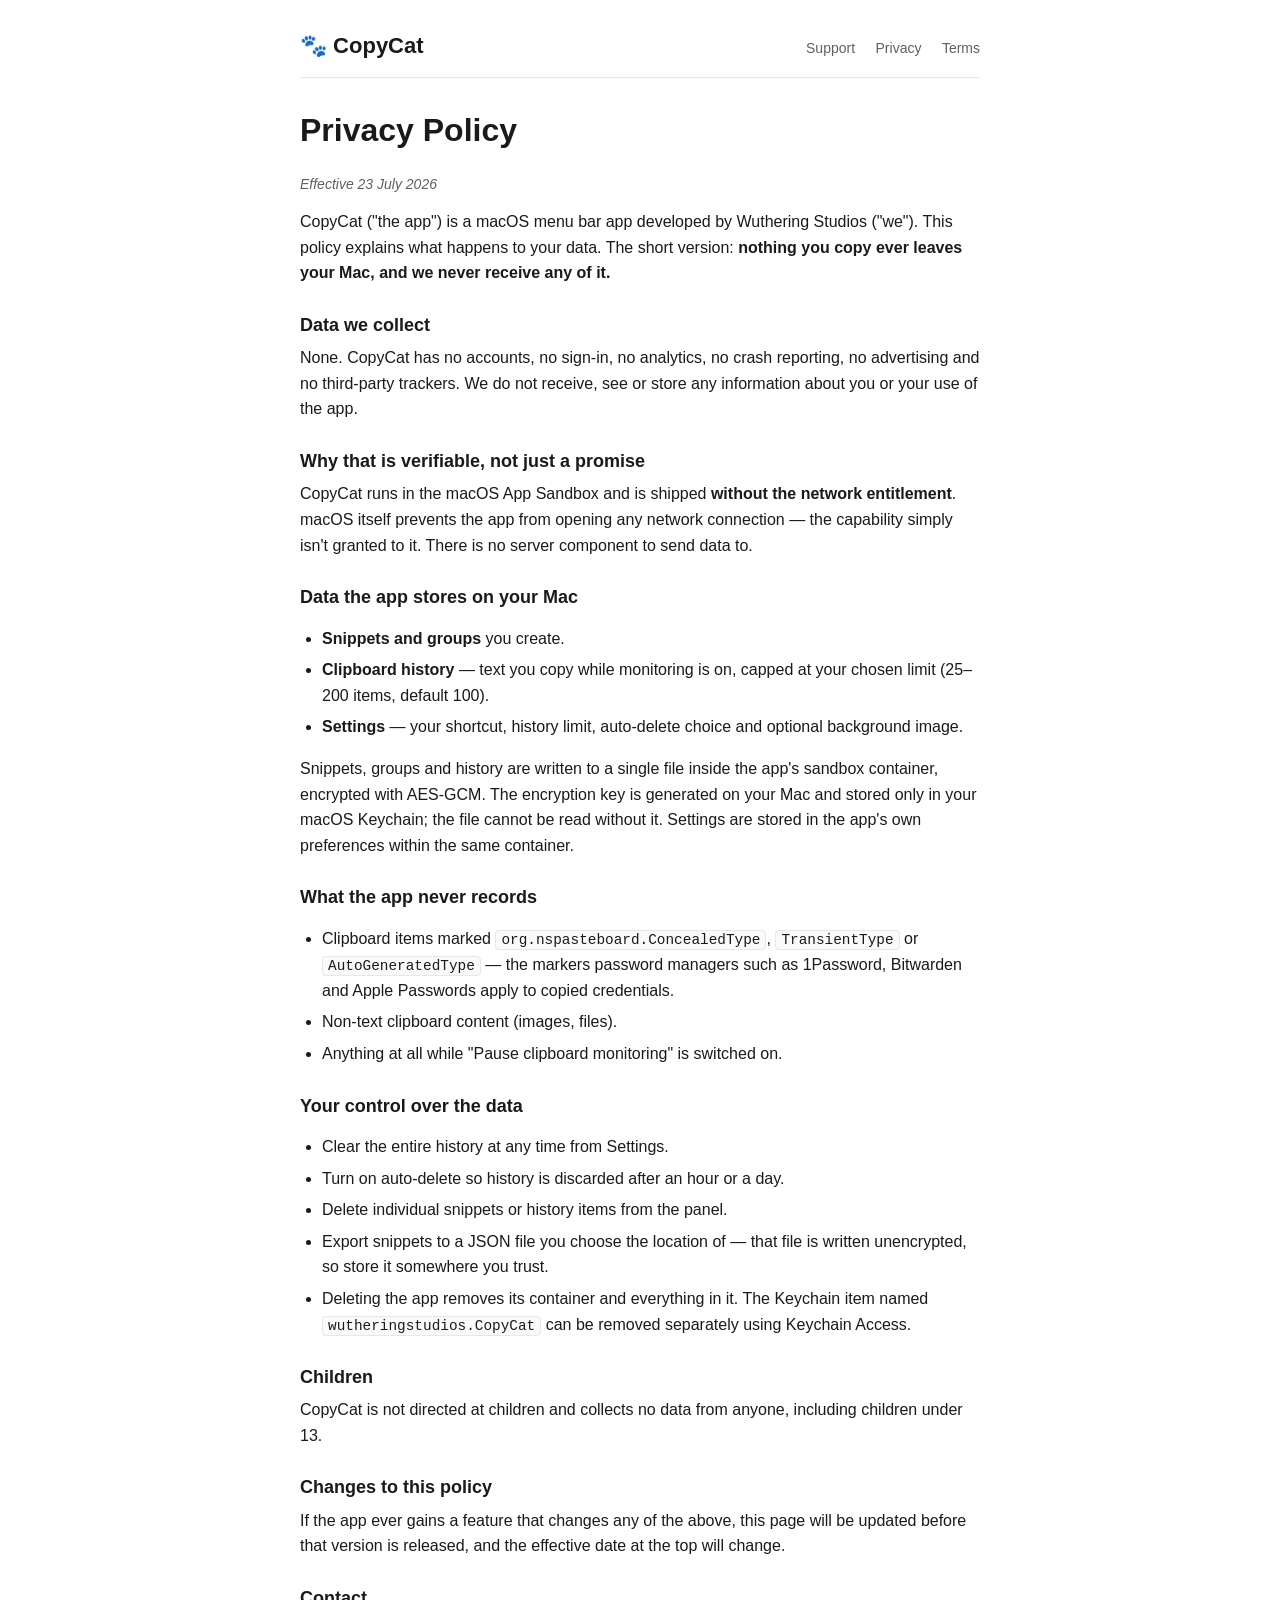
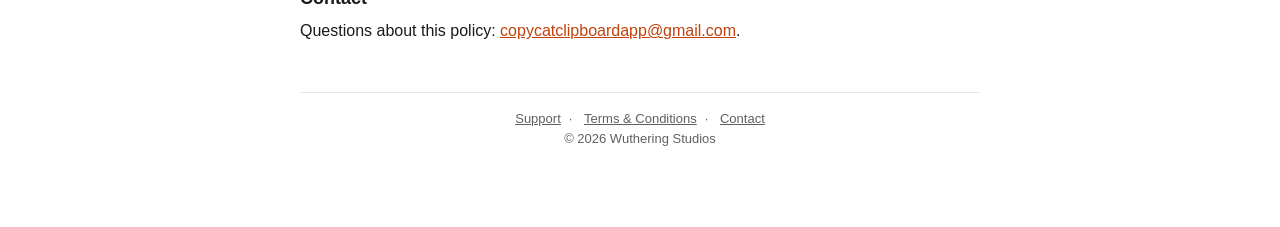
==== docs/privacy.html @ dfc315ec "Support page" ====
<!doctype html>
<html lang="en">
<head>
  <meta charset="utf-8">
  <meta name="viewport" content="width=device-width, initial-scale=1">
  <title>Privacy Policy — CopyCat</title>
  <meta name="description" content="Privacy policy for CopyCat, a menu bar clipboard app for macOS that collects no data.">
  <link rel="stylesheet" href="style.css">
</head>
<body>
  <div class="wrap">
    <header>
      <h1>🐾 CopyCat</h1>
      <nav>
        <a href="index.html">Support</a>
        <a href="privacy.html">Privacy</a>
        <a href="terms.html">Terms</a>
      </nav>
    </header>

    <main>
      <h1>Privacy Policy</h1>
      <p class="effective">Effective 23 July 2026</p>

      <p>CopyCat ("the app") is a macOS menu bar app developed by Wuthering Studios ("we"). This policy explains what happens to your data. The short version: <strong>nothing you copy ever leaves your Mac, and we never receive any of it.</strong></p>

      <h2>Data we collect</h2>
      <p>None. CopyCat has no accounts, no sign-in, no analytics, no crash reporting, no advertising and no third-party trackers. We do not receive, see or store any information about you or your use of the app.</p>

      <h2>Why that is verifiable, not just a promise</h2>
      <p>CopyCat runs in the macOS App Sandbox and is shipped <strong>without the network entitlement</strong>. macOS itself prevents the app from opening any network connection — the capability simply isn't granted to it. There is no server component to send data to.</p>

      <h2>Data the app stores on your Mac</h2>
      <ul>
        <li><strong>Snippets and groups</strong> you create.</li>
        <li><strong>Clipboard history</strong> — text you copy while monitoring is on, capped at your chosen limit (25–200 items, default 100).</li>
        <li><strong>Settings</strong> — your shortcut, history limit, auto-delete choice and optional background image.</li>
      </ul>
      <p>Snippets, groups and history are written to a single file inside the app's sandbox container, encrypted with AES-GCM. The encryption key is generated on your Mac and stored only in your macOS Keychain; the file cannot be read without it. Settings are stored in the app's own preferences within the same container.</p>

      <h2>What the app never records</h2>
      <ul>
        <li>Clipboard items marked <code>org.nspasteboard.ConcealedType</code>, <code>TransientType</code> or <code>AutoGeneratedType</code> — the markers password managers such as 1Password, Bitwarden and Apple Passwords apply to copied credentials.</li>
        <li>Non-text clipboard content (images, files).</li>
        <li>Anything at all while "Pause clipboard monitoring" is switched on.</li>
      </ul>

      <h2>Your control over the data</h2>
      <ul>
        <li>Clear the entire history at any time from Settings.</li>
        <li>Turn on auto-delete so history is discarded after an hour or a day.</li>
        <li>Delete individual snippets or history items from the panel.</li>
        <li>Export snippets to a JSON file you choose the location of — that file is written unencrypted, so store it somewhere you trust.</li>
        <li>Deleting the app removes its container and everything in it. The Keychain item named <code>wutheringstudios.CopyCat</code> can be removed separately using Keychain Access.</li>
      </ul>

      <h2>Children</h2>
      <p>CopyCat is not directed at children and collects no data from anyone, including children under 13.</p>

      <h2>Changes to this policy</h2>
      <p>If the app ever gains a feature that changes any of the above, this page will be updated before that version is released, and the effective date at the top will change.</p>

      <h2>Contact</h2>
      <p>Questions about this policy: <a href="mailto:copycatclipboardapp@gmail.com">copycatclipboardapp@gmail.com</a>.</p>
    </main>

    <footer>
      <a href="index.html">Support</a>·
      <a href="terms.html">Terms &amp; Conditions</a>·
      <a href="mailto:copycatclipboardapp@gmail.com">Contact</a>
      <p>&copy; 2026 Wuthering Studios</p>
    </footer>
  </div>
</body>
</html>
---- docs/style.css ----
:root {
  --bg: #ffffff;
  --fg: #1a1a1a;
  --muted: #606060;
  --accent: #c2410c;
  --border: #e5e7eb;
  --card: #fafafa;
}

@media (prefers-color-scheme: dark) {
  :root {
    --bg: #0f1115;
    --fg: #e8e8e8;
    --muted: #9a9a9a;
    --accent: #fb923c;
    --border: #2a2d33;
    --card: #161a20;
  }
}

* { box-sizing: border-box; }

html { -webkit-text-size-adjust: 100%; }

body {
  margin: 0;
  font-family: -apple-system, BlinkMacSystemFont, "Segoe UI", Roboto, Helvetica, Arial, sans-serif;
  font-size: 16px;
  line-height: 1.6;
  color: var(--fg);
  background: var(--bg);
}

.wrap {
  max-width: 720px;
  margin: 0 auto;
  padding: 32px 20px 64px;
}

header {
  border-bottom: 1px solid var(--border);
  padding-bottom: 16px;
  margin-bottom: 32px;
  display: flex;
  justify-content: space-between;
  align-items: baseline;
  flex-wrap: wrap;
  gap: 8px;
}

header h1 {
  font-size: 22px;
  margin: 0;
}

nav a {
  margin-left: 16px;
  color: var(--muted);
  text-decoration: none;
  font-size: 14px;
}

nav a:hover { color: var(--accent); }

h1, h2, h3 { line-height: 1.3; }

h2 {
  font-size: 18px;
  margin-top: 28px;
  margin-bottom: 8px;
}

h3 {
  font-size: 15px;
  margin-top: 20px;
  margin-bottom: 4px;
}

p { margin: 0 0 14px; }

code {
  font-family: ui-monospace, SFMono-Regular, Menlo, monospace;
  font-size: 0.9em;
  background: var(--card);
  border: 1px solid var(--border);
  border-radius: 4px;
  padding: 1px 5px;
}

a { color: var(--accent); }

ul { padding-left: 22px; }
li { margin-bottom: 6px; }

hr {
  border: 0;
  border-top: 1px solid var(--border);
  margin: 32px 0;
}

footer {
  margin-top: 48px;
  padding-top: 16px;
  border-top: 1px solid var(--border);
  color: var(--muted);
  font-size: 13px;
  text-align: center;
}

footer a { color: var(--muted); margin: 0 8px; }

.lead {
  font-size: 17px;
  color: var(--muted);
  margin-bottom: 24px;
}

form.contact {
  background: var(--card);
  border: 1px solid var(--border);
  border-radius: 8px;
  padding: 20px;
  margin-top: 16px;
}

form.contact label {
  display: block;
  font-size: 14px;
  font-weight: 600;
  margin-bottom: 4px;
  margin-top: 12px;
}

form.contact input,
form.contact textarea {
  width: 100%;
  padding: 10px 12px;
  font: inherit;
  color: var(--fg);
  background: var(--bg);
  border: 1px solid var(--border);
  border-radius: 6px;
}

form.contact input:focus,
form.contact textarea:focus {
  outline: 2px solid var(--accent);
  outline-offset: -1px;
  border-color: var(--accent);
}

form.contact textarea {
  min-height: 140px;
  resize: vertical;
}

form.contact button {
  margin-top: 18px;
  padding: 10px 20px;
  font: inherit;
  font-weight: 600;
  color: #fff;
  background: var(--accent);
  border: 0;
  border-radius: 6px;
  cursor: pointer;
}

form.contact button:hover { filter: brightness(1.05); }

.gotcha {
  position: absolute;
  left: -5000px;
  width: 1px;
  height: 1px;
  overflow: hidden;
}

.feature-list {
  list-style: none;
  padding: 0;
  margin: 20px 0;
}

.feature-list li {
  padding: 8px 0;
  border-bottom: 1px dashed var(--border);
}

.feature-list li:last-child { border-bottom: 0; }

.effective {
  color: var(--muted);
  font-size: 14px;
  font-style: italic;
}
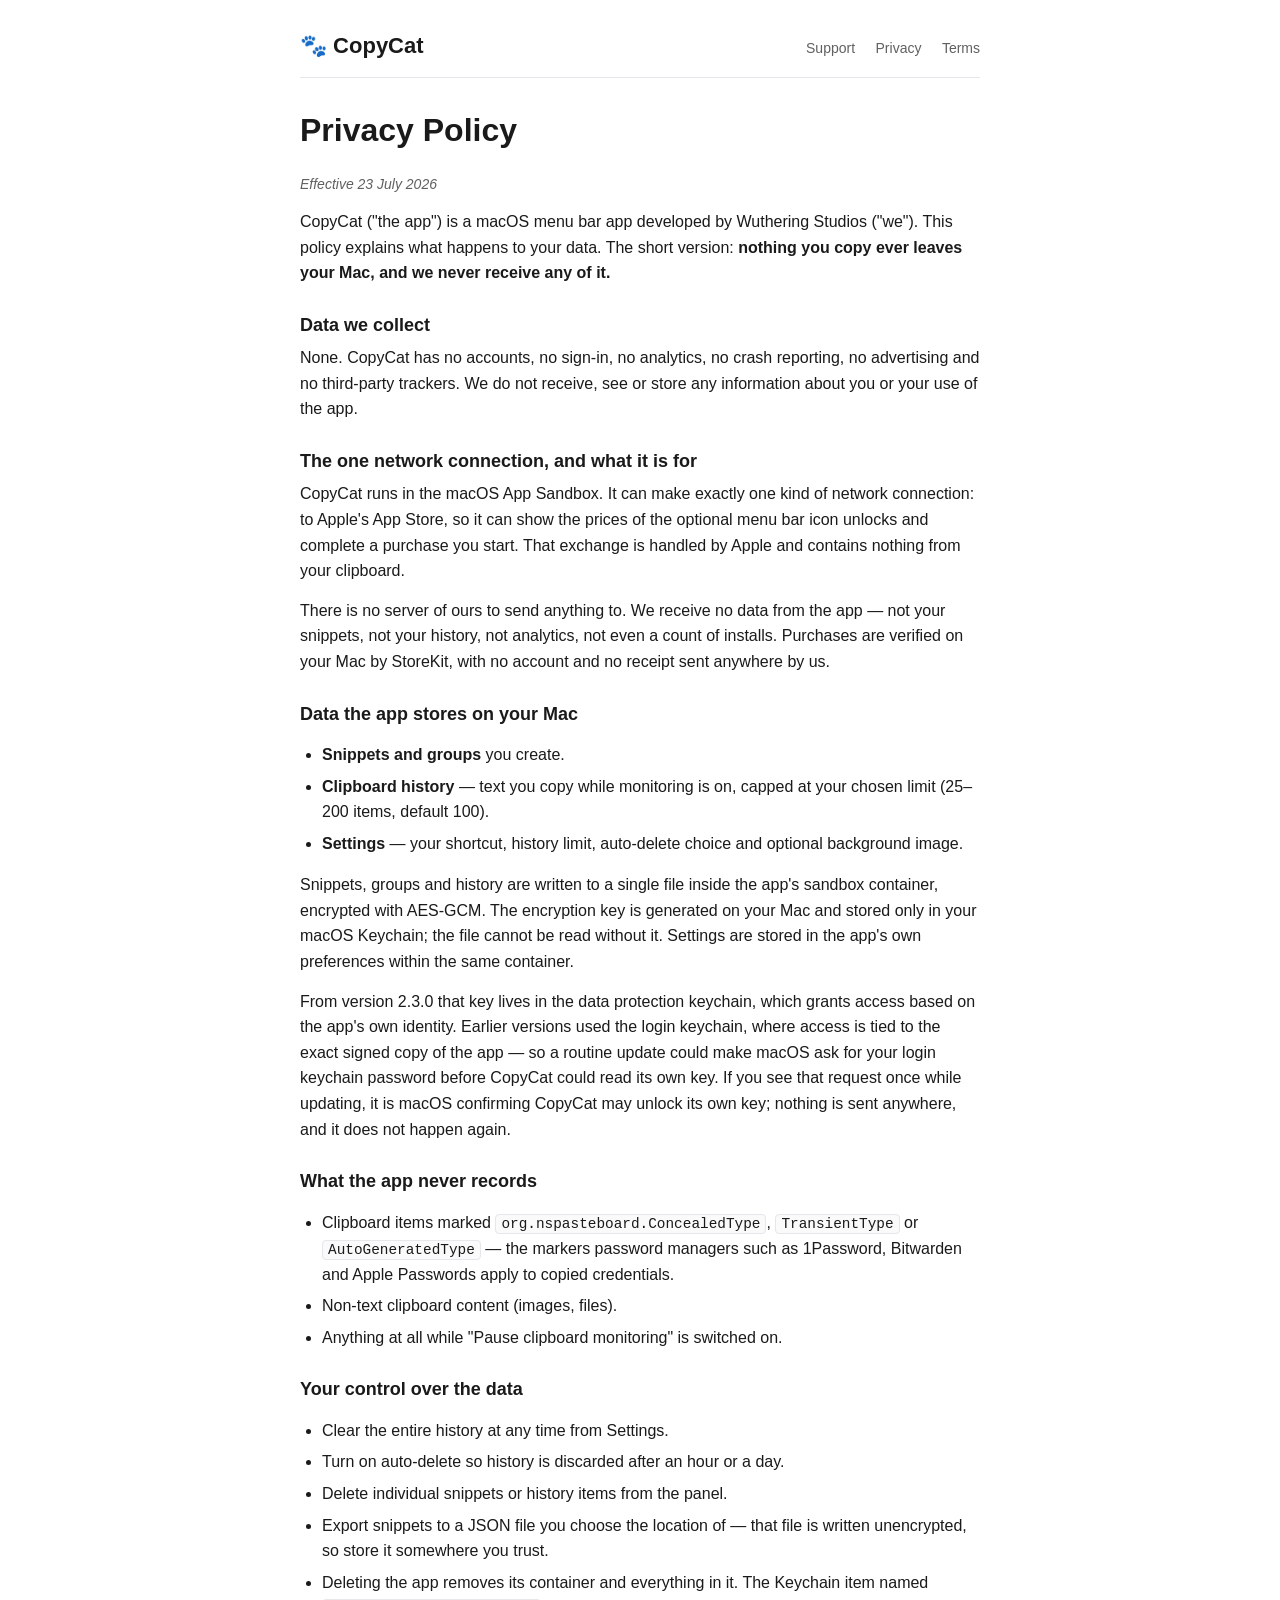
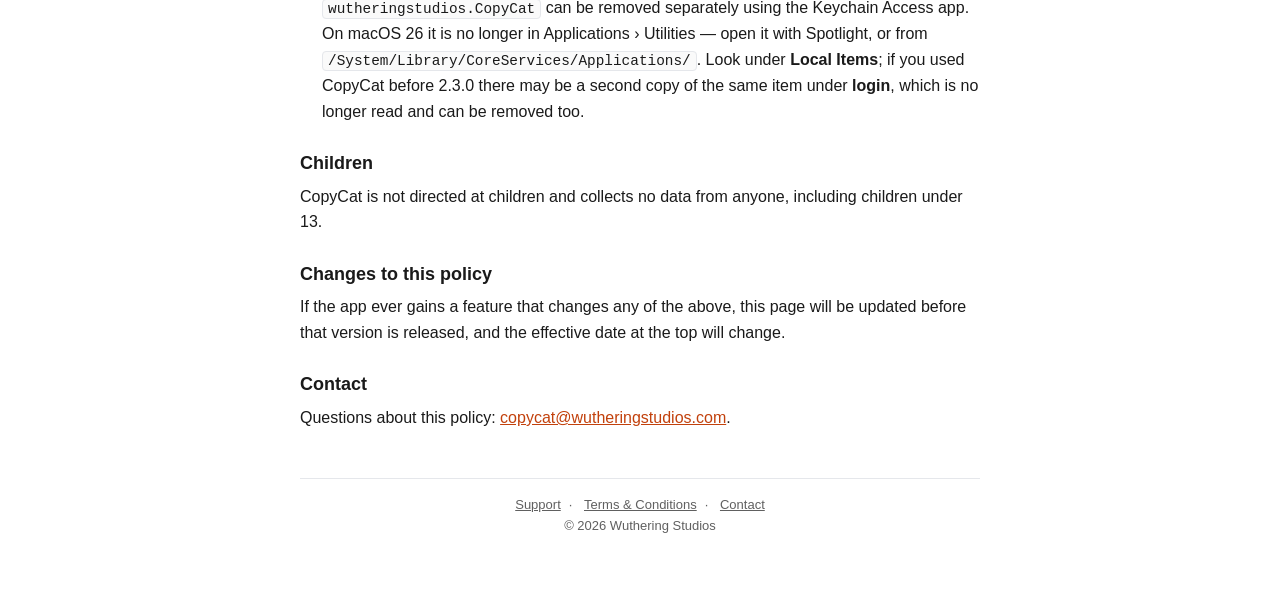
==== commit 24641ac8: "Add files via upload Support page update due to app update" ====
--- a/docs/privacy.html
+++ b/docs/privacy.html
@@ -27,8 +27,9 @@
       <h2>Data we collect</h2>
       <p>None. CopyCat has no accounts, no sign-in, no analytics, no crash reporting, no advertising and no third-party trackers. We do not receive, see or store any information about you or your use of the app.</p>
 
-      <h2>Why that is verifiable, not just a promise</h2>
-      <p>CopyCat runs in the macOS App Sandbox and is shipped <strong>without the network entitlement</strong>. macOS itself prevents the app from opening any network connection — the capability simply isn't granted to it. There is no server component to send data to.</p>
+      <h2>The one network connection, and what it is for</h2>
+      <p>CopyCat runs in the macOS App Sandbox. It can make exactly one kind of network connection: to Apple's App Store, so it can show the prices of the optional menu bar icon unlocks and complete a purchase you start. That exchange is handled by Apple and contains nothing from your clipboard.</p>
+      <p>There is no server of ours to send anything to. We receive no data from the app — not your snippets, not your history, not analytics, not even a count of installs. Purchases are verified on your Mac by StoreKit, with no account and no receipt sent anywhere by us.</p>
 
       <h2>Data the app stores on your Mac</h2>
       <ul>
@@ -37,6 +38,7 @@
         <li><strong>Settings</strong> — your shortcut, history limit, auto-delete choice and optional background image.</li>
       </ul>
       <p>Snippets, groups and history are written to a single file inside the app's sandbox container, encrypted with AES-GCM. The encryption key is generated on your Mac and stored only in your macOS Keychain; the file cannot be read without it. Settings are stored in the app's own preferences within the same container.</p>
+      <p>From version 2.3.0 that key lives in the data protection keychain, which grants access based on the app's own identity. Earlier versions used the login keychain, where access is tied to the exact signed copy of the app — so a routine update could make macOS ask for your login keychain password before CopyCat could read its own key. If you see that request once while updating, it is macOS confirming CopyCat may unlock its own key; nothing is sent anywhere, and it does not happen again.</p>
 
       <h2>What the app never records</h2>
       <ul>
@@ -51,7 +53,7 @@
         <li>Turn on auto-delete so history is discarded after an hour or a day.</li>
         <li>Delete individual snippets or history items from the panel.</li>
         <li>Export snippets to a JSON file you choose the location of — that file is written unencrypted, so store it somewhere you trust.</li>
-        <li>Deleting the app removes its container and everything in it. The Keychain item named <code>wutheringstudios.CopyCat</code> can be removed separately using Keychain Access.</li>
+        <li>Deleting the app removes its container and everything in it. The Keychain item named <code>wutheringstudios.CopyCat</code> can be removed separately using the Keychain Access app. On macOS 26 it is no longer in Applications &rsaquo; Utilities — open it with Spotlight, or from <code>/System/Library/CoreServices/Applications/</code>. Look under <strong>Local Items</strong>; if you used CopyCat before 2.3.0 there may be a second copy of the same item under <strong>login</strong>, which is no longer read and can be removed too.</li>
       </ul>
 
       <h2>Children</h2>
@@ -61,13 +63,13 @@
       <p>If the app ever gains a feature that changes any of the above, this page will be updated before that version is released, and the effective date at the top will change.</p>
 
       <h2>Contact</h2>
-      <p>Questions about this policy: <a href="mailto:copycatclipboardapp@gmail.com">copycatclipboardapp@gmail.com</a>.</p>
+      <p>Questions about this policy: <a href="mailto:copycat@wutheringstudios.com">copycat@wutheringstudios.com</a>.</p>
     </main>
 
     <footer>
       <a href="index.html">Support</a>·
       <a href="terms.html">Terms &amp; Conditions</a>·
-      <a href="mailto:copycatclipboardapp@gmail.com">Contact</a>
+      <a href="mailto:copycat@wutheringstudios.com">Contact</a>
       <p>&copy; 2026 Wuthering Studios</p>
     </footer>
   </div>
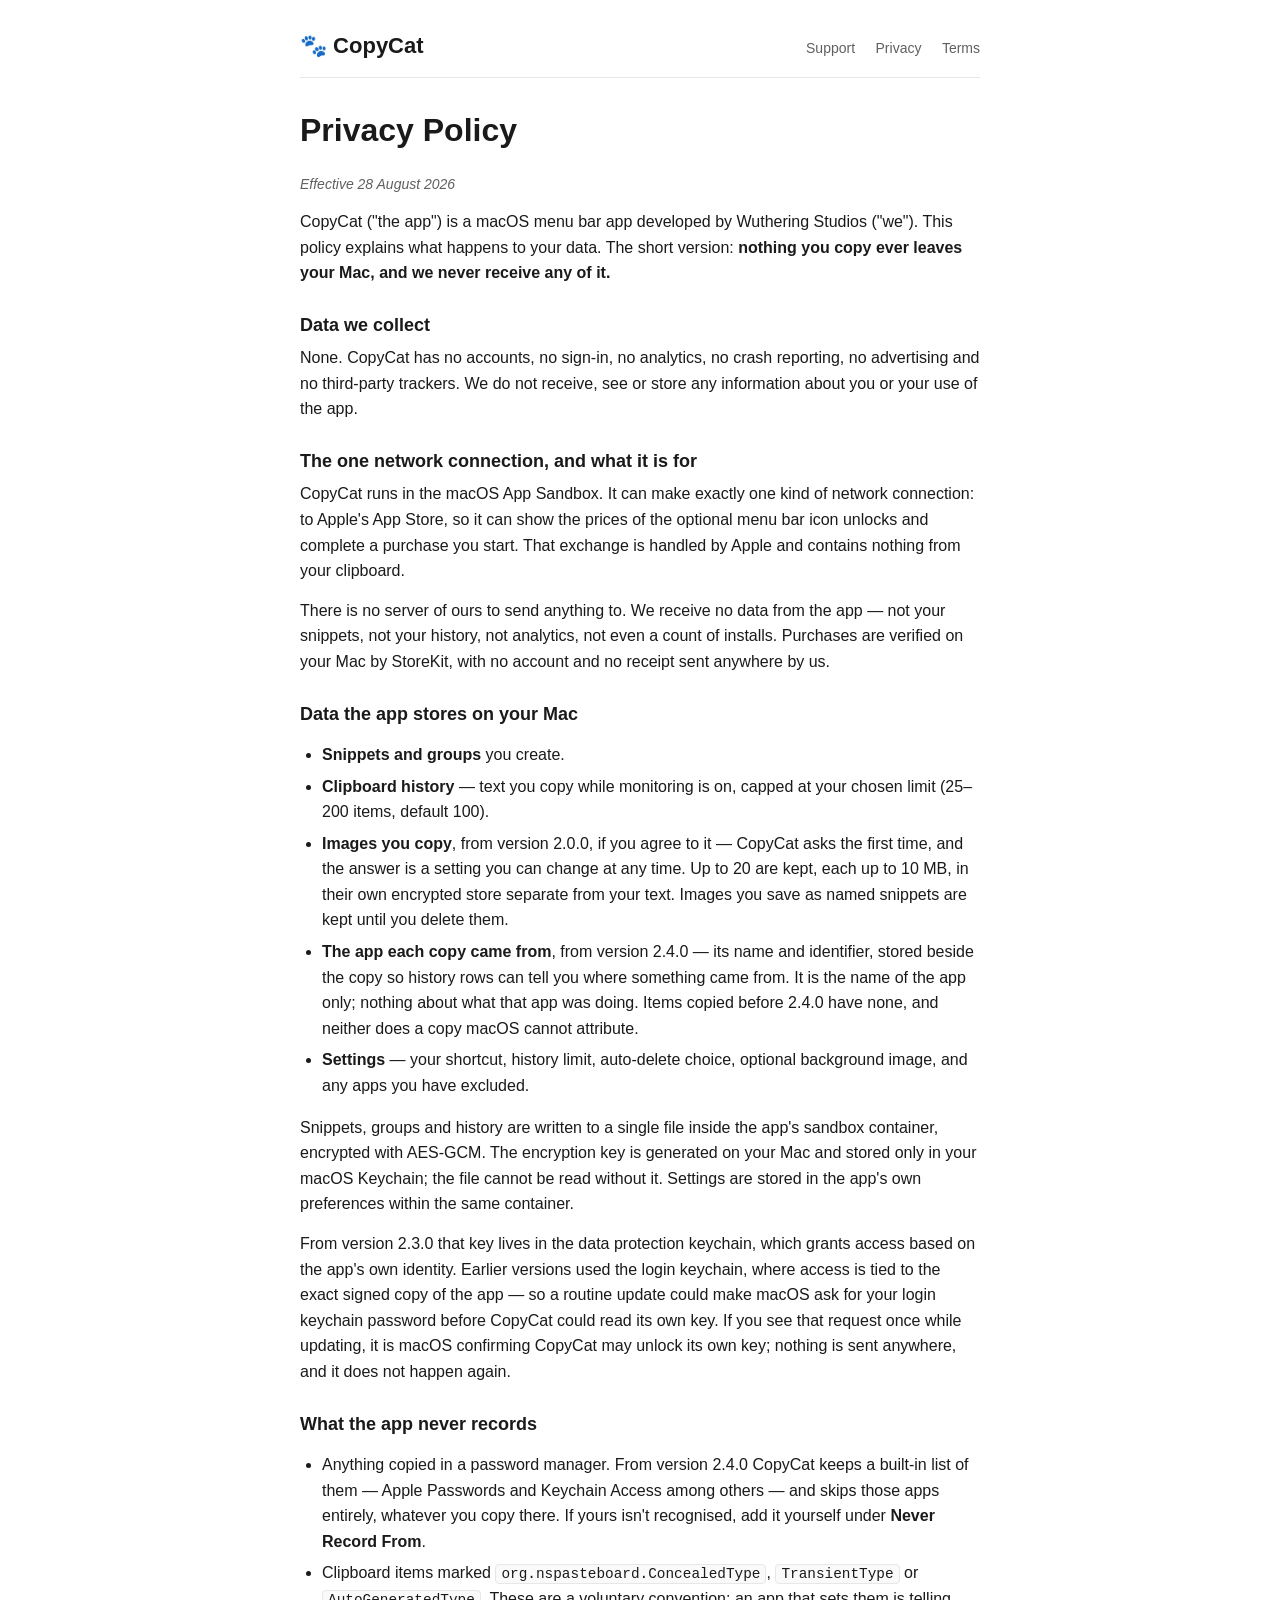
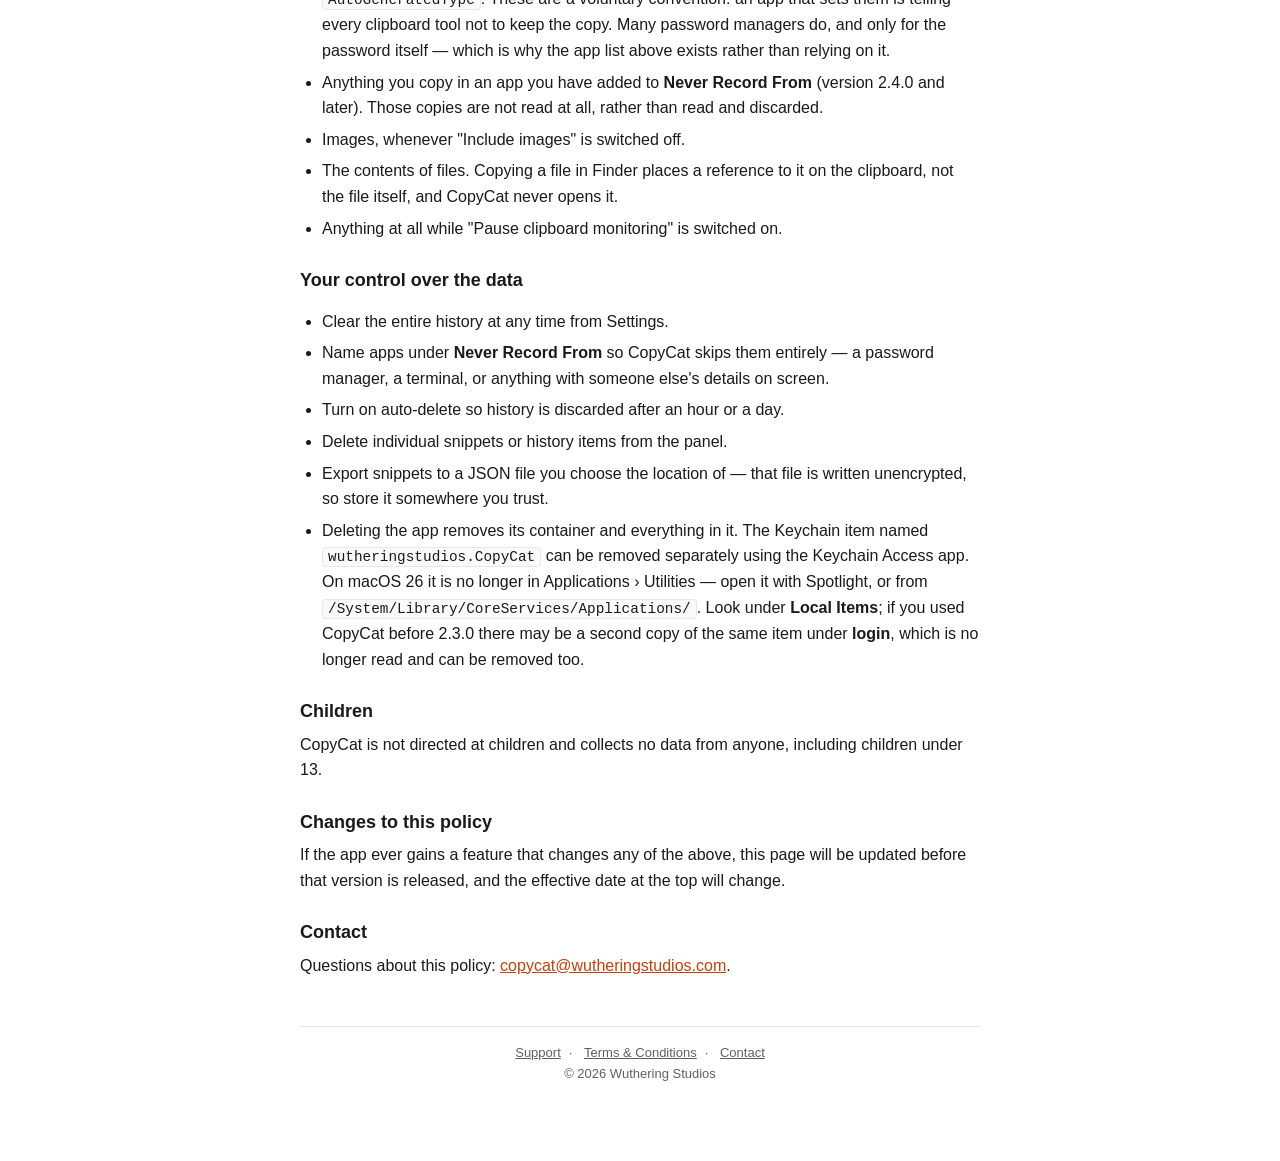
==== commit a3ca6f5d: "Add files via upload Updated privacy @20260829 14:45" ====
--- a/docs/privacy.html
+++ b/docs/privacy.html
@@ -20,7 +20,7 @@
 
     <main>
       <h1>Privacy Policy</h1>
-      <p class="effective">Effective 23 July 2026</p>
+      <p class="effective">Effective 28 August 2026</p>
 
       <p>CopyCat ("the app") is a macOS menu bar app developed by Wuthering Studios ("we"). This policy explains what happens to your data. The short version: <strong>nothing you copy ever leaves your Mac, and we never receive any of it.</strong></p>
 
@@ -35,21 +35,27 @@
       <ul>
         <li><strong>Snippets and groups</strong> you create.</li>
         <li><strong>Clipboard history</strong> — text you copy while monitoring is on, capped at your chosen limit (25–200 items, default 100).</li>
-        <li><strong>Settings</strong> — your shortcut, history limit, auto-delete choice and optional background image.</li>
+        <li><strong>Images you copy</strong>, from version 2.0.0, if you agree to it — CopyCat asks the first time, and the answer is a setting you can change at any time. Up to 20 are kept, each up to 10 MB, in their own encrypted store separate from your text. Images you save as named snippets are kept until you delete them.</li>
+        <li><strong>The app each copy came from</strong>, from version 2.4.0 — its name and identifier, stored beside the copy so history rows can tell you where something came from. It is the name of the app only; nothing about what that app was doing. Items copied before 2.4.0 have none, and neither does a copy macOS cannot attribute.</li>
+        <li><strong>Settings</strong> — your shortcut, history limit, auto-delete choice, optional background image, and any apps you have excluded.</li>
       </ul>
       <p>Snippets, groups and history are written to a single file inside the app's sandbox container, encrypted with AES-GCM. The encryption key is generated on your Mac and stored only in your macOS Keychain; the file cannot be read without it. Settings are stored in the app's own preferences within the same container.</p>
       <p>From version 2.3.0 that key lives in the data protection keychain, which grants access based on the app's own identity. Earlier versions used the login keychain, where access is tied to the exact signed copy of the app — so a routine update could make macOS ask for your login keychain password before CopyCat could read its own key. If you see that request once while updating, it is macOS confirming CopyCat may unlock its own key; nothing is sent anywhere, and it does not happen again.</p>
 
       <h2>What the app never records</h2>
       <ul>
-        <li>Clipboard items marked <code>org.nspasteboard.ConcealedType</code>, <code>TransientType</code> or <code>AutoGeneratedType</code> — the markers password managers such as 1Password, Bitwarden and Apple Passwords apply to copied credentials.</li>
-        <li>Non-text clipboard content (images, files).</li>
+        <li>Anything copied in a password manager. From version 2.4.0 CopyCat keeps a built-in list of them — Apple Passwords and Keychain Access among others — and skips those apps entirely, whatever you copy there. If yours isn't recognised, add it yourself under <strong>Never Record From</strong>.</li>
+        <li>Clipboard items marked <code>org.nspasteboard.ConcealedType</code>, <code>TransientType</code> or <code>AutoGeneratedType</code>. These are a voluntary convention: an app that sets them is telling every clipboard tool not to keep the copy. Many password managers do, and only for the password itself — which is why the app list above exists rather than relying on it.</li>
+        <li>Anything you copy in an app you have added to <strong>Never Record From</strong> (version 2.4.0 and later). Those copies are not read at all, rather than read and discarded.</li>
+        <li>Images, whenever "Include images" is switched off.</li>
+        <li>The contents of files. Copying a file in Finder places a reference to it on the clipboard, not the file itself, and CopyCat never opens it.</li>
         <li>Anything at all while "Pause clipboard monitoring" is switched on.</li>
       </ul>
 
       <h2>Your control over the data</h2>
       <ul>
         <li>Clear the entire history at any time from Settings.</li>
+        <li>Name apps under <strong>Never Record From</strong> so CopyCat skips them entirely — a password manager, a terminal, or anything with someone else's details on screen.</li>
         <li>Turn on auto-delete so history is discarded after an hour or a day.</li>
         <li>Delete individual snippets or history items from the panel.</li>
         <li>Export snippets to a JSON file you choose the location of — that file is written unencrypted, so store it somewhere you trust.</li>
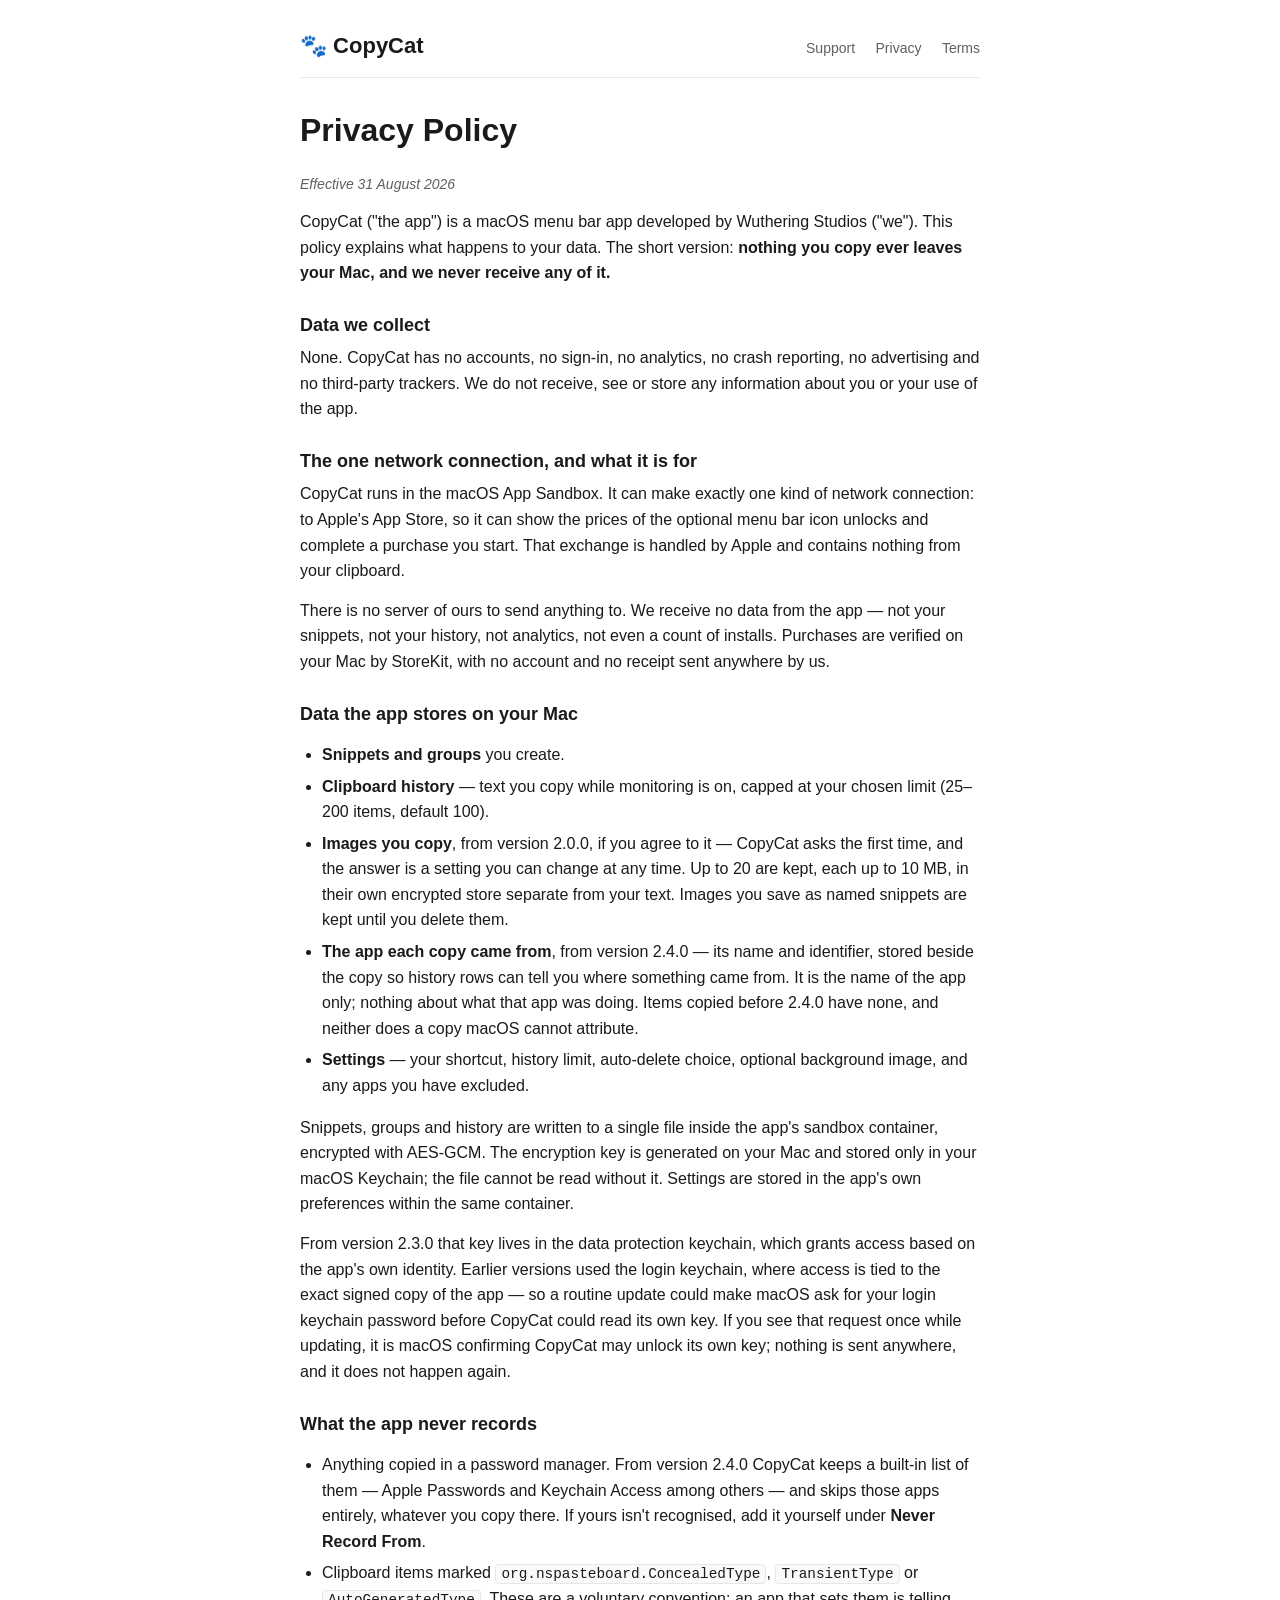
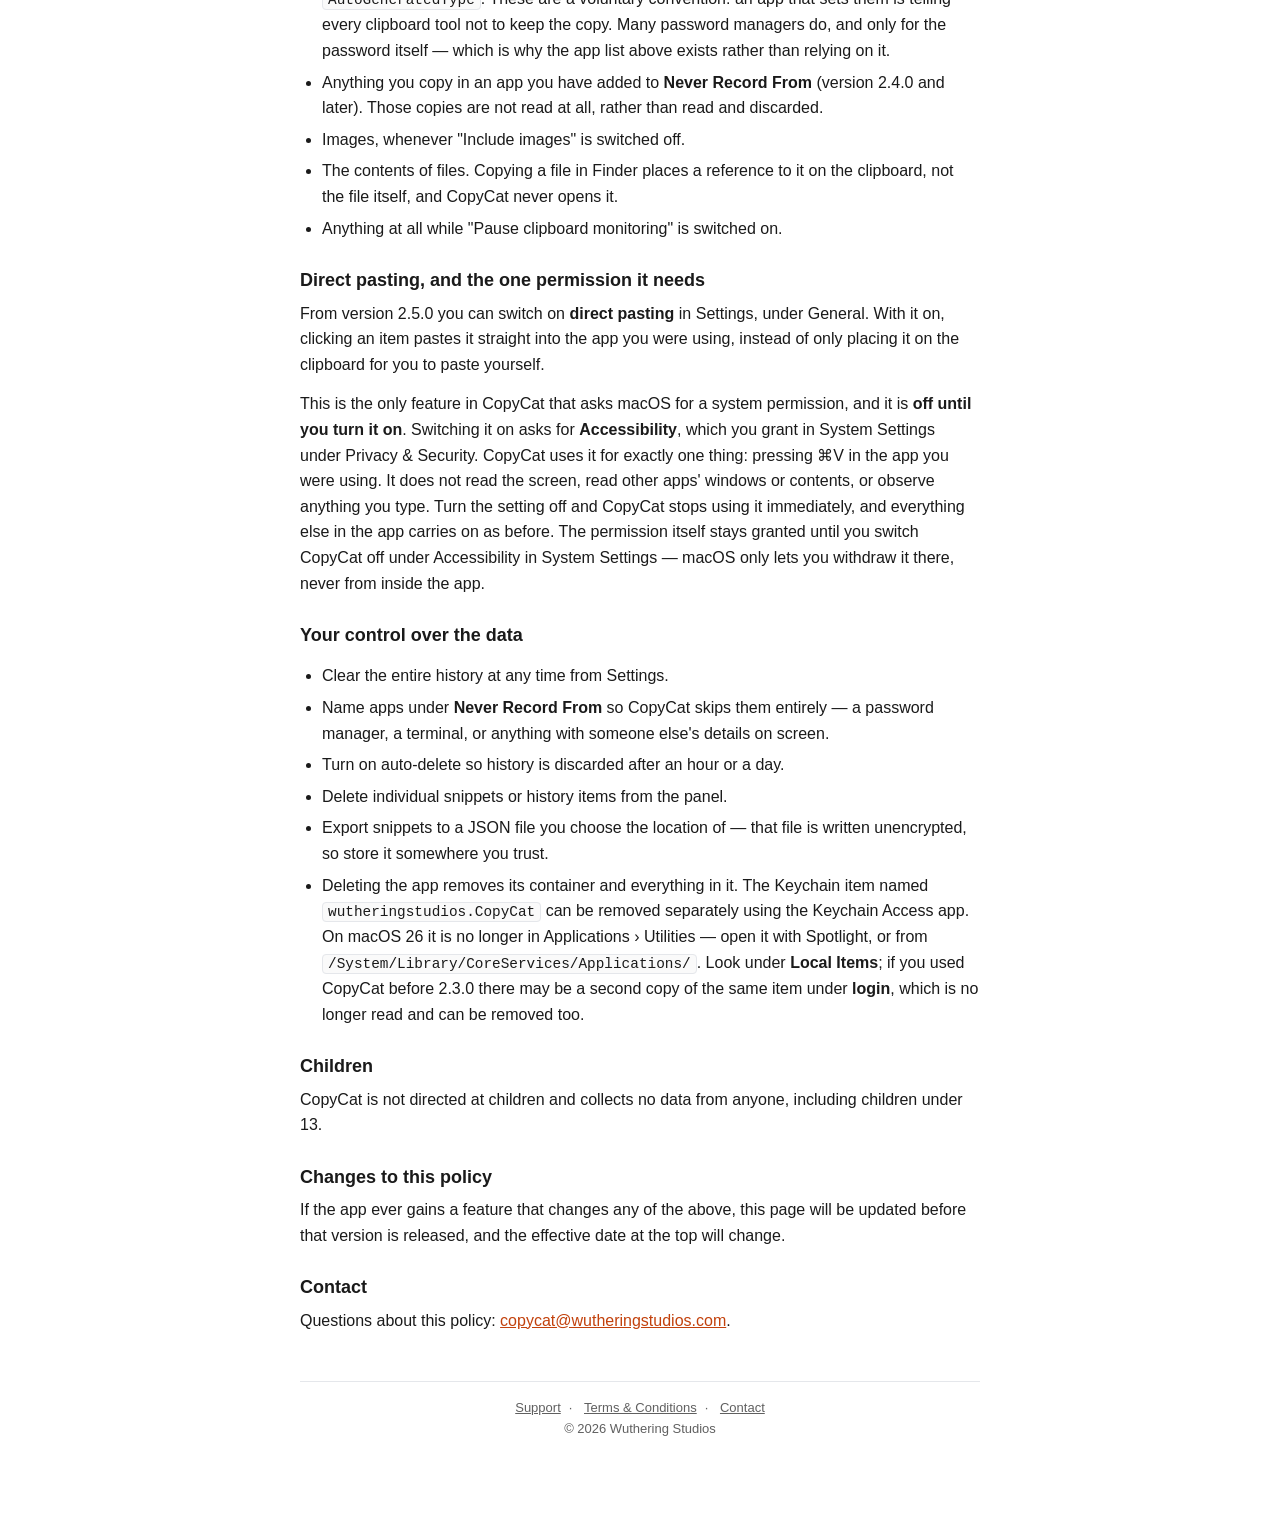
==== commit 80f6a8ba: "Add files via upload Update on the support page to reflect the new setting" ====
--- a/docs/privacy.html
+++ b/docs/privacy.html
@@ -20,7 +20,7 @@
 
     <main>
       <h1>Privacy Policy</h1>
-      <p class="effective">Effective 28 August 2026</p>
+      <p class="effective">Effective 31 August 2026</p>
 
       <p>CopyCat ("the app") is a macOS menu bar app developed by Wuthering Studios ("we"). This policy explains what happens to your data. The short version: <strong>nothing you copy ever leaves your Mac, and we never receive any of it.</strong></p>
 
@@ -52,6 +52,10 @@
         <li>Anything at all while "Pause clipboard monitoring" is switched on.</li>
       </ul>
 
+      <h2>Direct pasting, and the one permission it needs</h2>
+      <p>From version 2.5.0 you can switch on <strong>direct pasting</strong> in Settings, under General. With it on, clicking an item pastes it straight into the app you were using, instead of only placing it on the clipboard for you to paste yourself.</p>
+      <p>This is the only feature in CopyCat that asks macOS for a system permission, and it is <strong>off until you turn it on</strong>. Switching it on asks for <strong>Accessibility</strong>, which you grant in System Settings under Privacy &amp; Security. CopyCat uses it for exactly one thing: pressing ⌘V in the app you were using. It does not read the screen, read other apps' windows or contents, or observe anything you type. Turn the setting off and CopyCat stops using it immediately, and everything else in the app carries on as before. The permission itself stays granted until you switch CopyCat off under Accessibility in System Settings — macOS only lets you withdraw it there, never from inside the app.</p>
+
       <h2>Your control over the data</h2>
       <ul>
         <li>Clear the entire history at any time from Settings.</li>
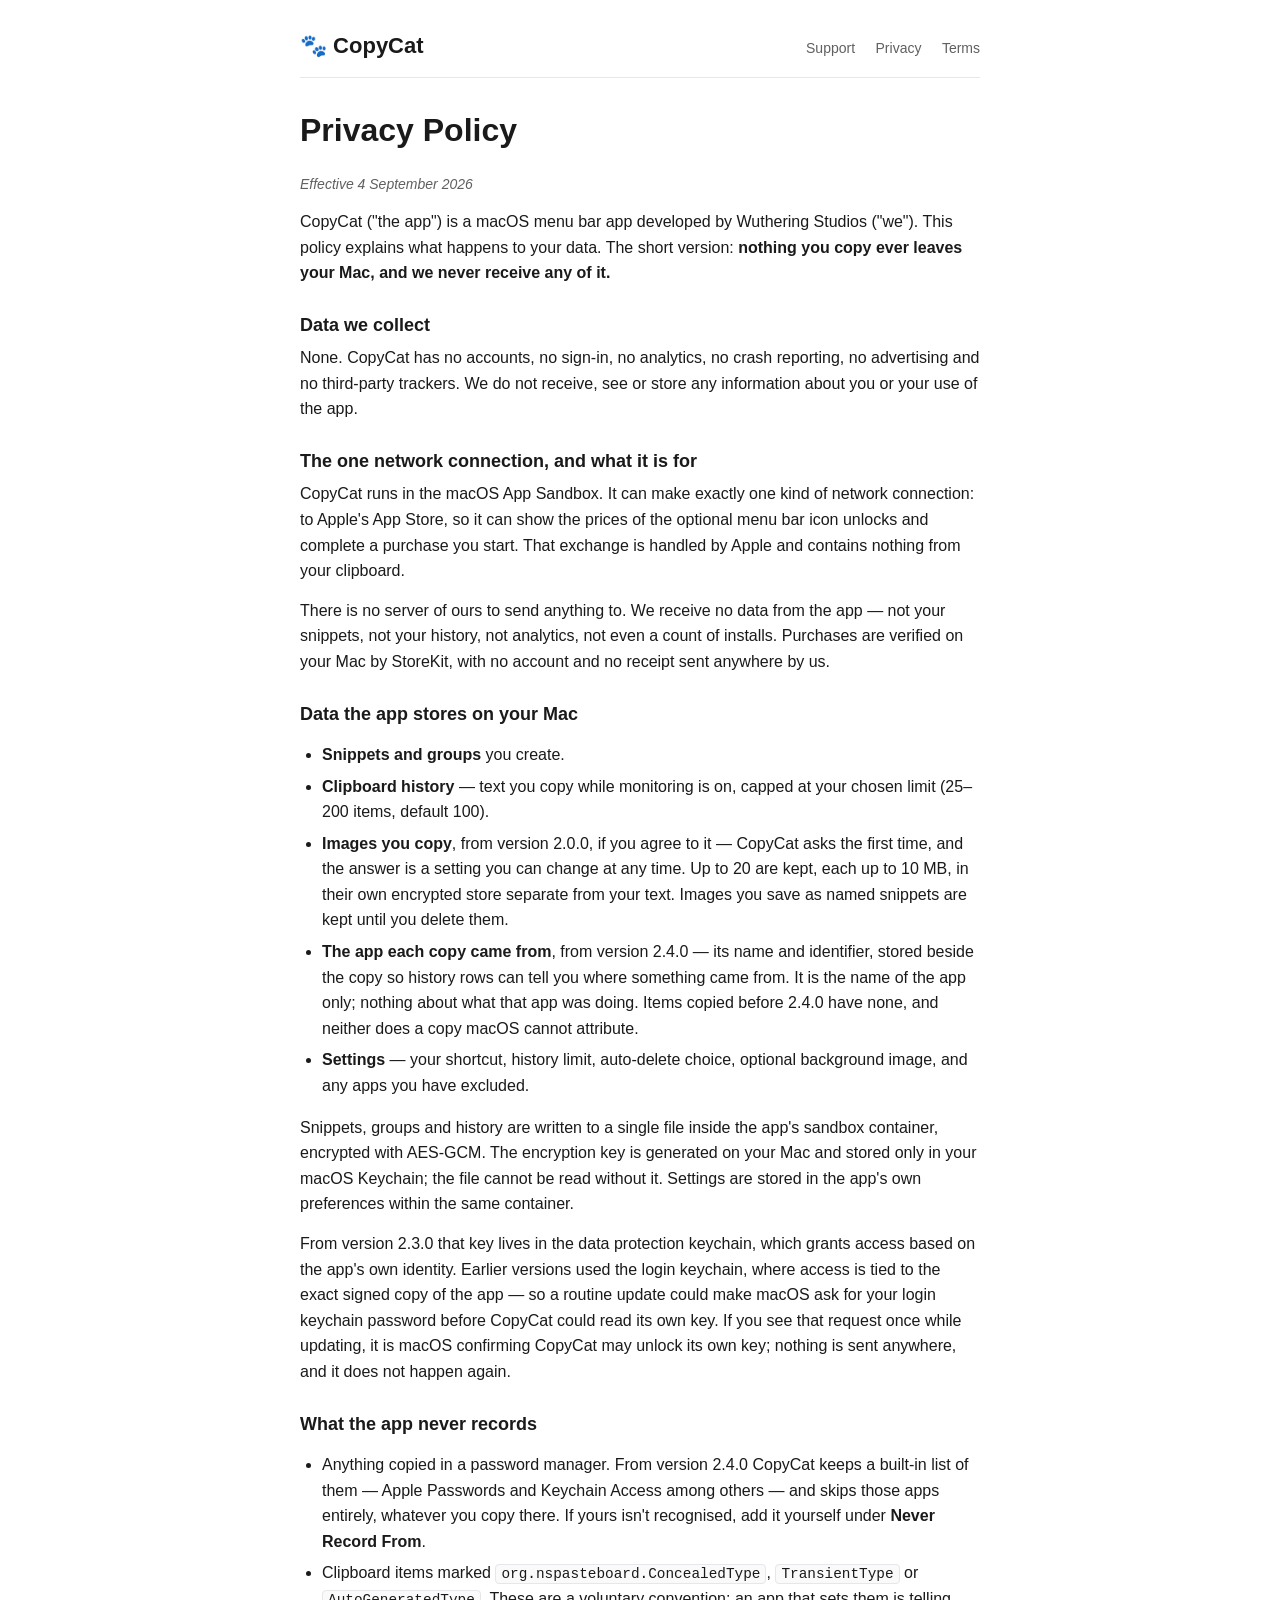
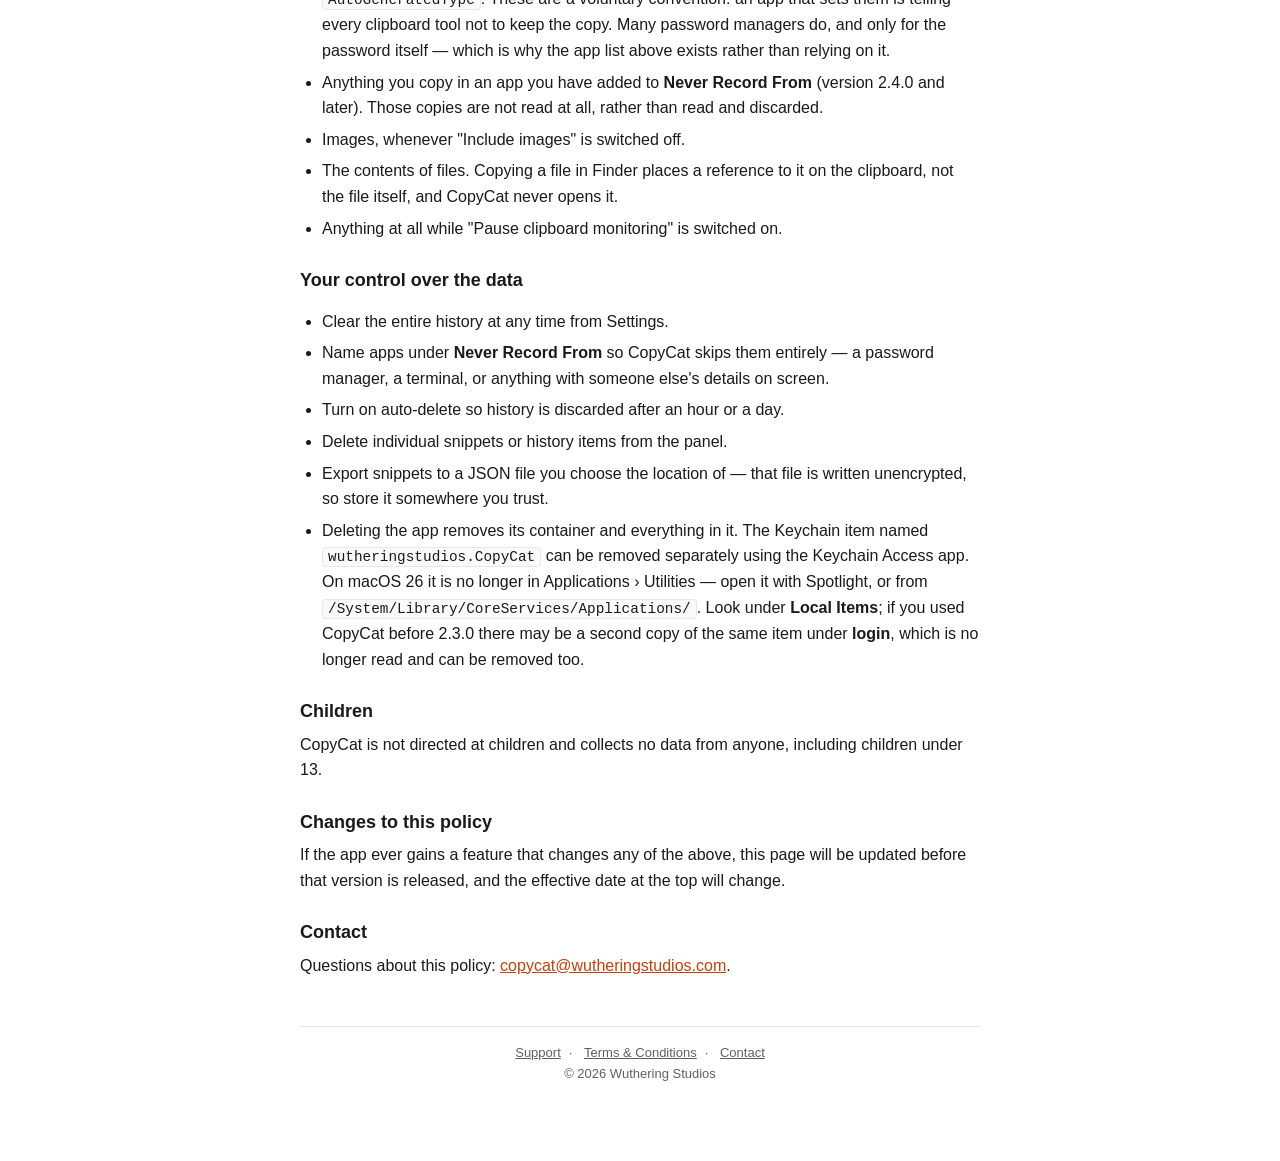
==== commit 3bd065c5: "Add files via upload Support page update as at 20260904 2258" ====
--- a/docs/privacy.html
+++ b/docs/privacy.html
@@ -20,7 +20,7 @@
 
     <main>
       <h1>Privacy Policy</h1>
-      <p class="effective">Effective 31 August 2026</p>
+      <p class="effective">Effective 4 September 2026</p>
 
       <p>CopyCat ("the app") is a macOS menu bar app developed by Wuthering Studios ("we"). This policy explains what happens to your data. The short version: <strong>nothing you copy ever leaves your Mac, and we never receive any of it.</strong></p>
 
@@ -52,10 +52,6 @@
         <li>Anything at all while "Pause clipboard monitoring" is switched on.</li>
       </ul>
 
-      <h2>Direct pasting, and the one permission it needs</h2>
-      <p>From version 2.5.0 you can switch on <strong>direct pasting</strong> in Settings, under General. With it on, clicking an item pastes it straight into the app you were using, instead of only placing it on the clipboard for you to paste yourself.</p>
-      <p>This is the only feature in CopyCat that asks macOS for a system permission, and it is <strong>off until you turn it on</strong>. Switching it on asks for <strong>Accessibility</strong>, which you grant in System Settings under Privacy &amp; Security. CopyCat uses it for exactly one thing: pressing ⌘V in the app you were using. It does not read the screen, read other apps' windows or contents, or observe anything you type. Turn the setting off and CopyCat stops using it immediately, and everything else in the app carries on as before. The permission itself stays granted until you switch CopyCat off under Accessibility in System Settings — macOS only lets you withdraw it there, never from inside the app.</p>
-
       <h2>Your control over the data</h2>
       <ul>
         <li>Clear the entire history at any time from Settings.</li>
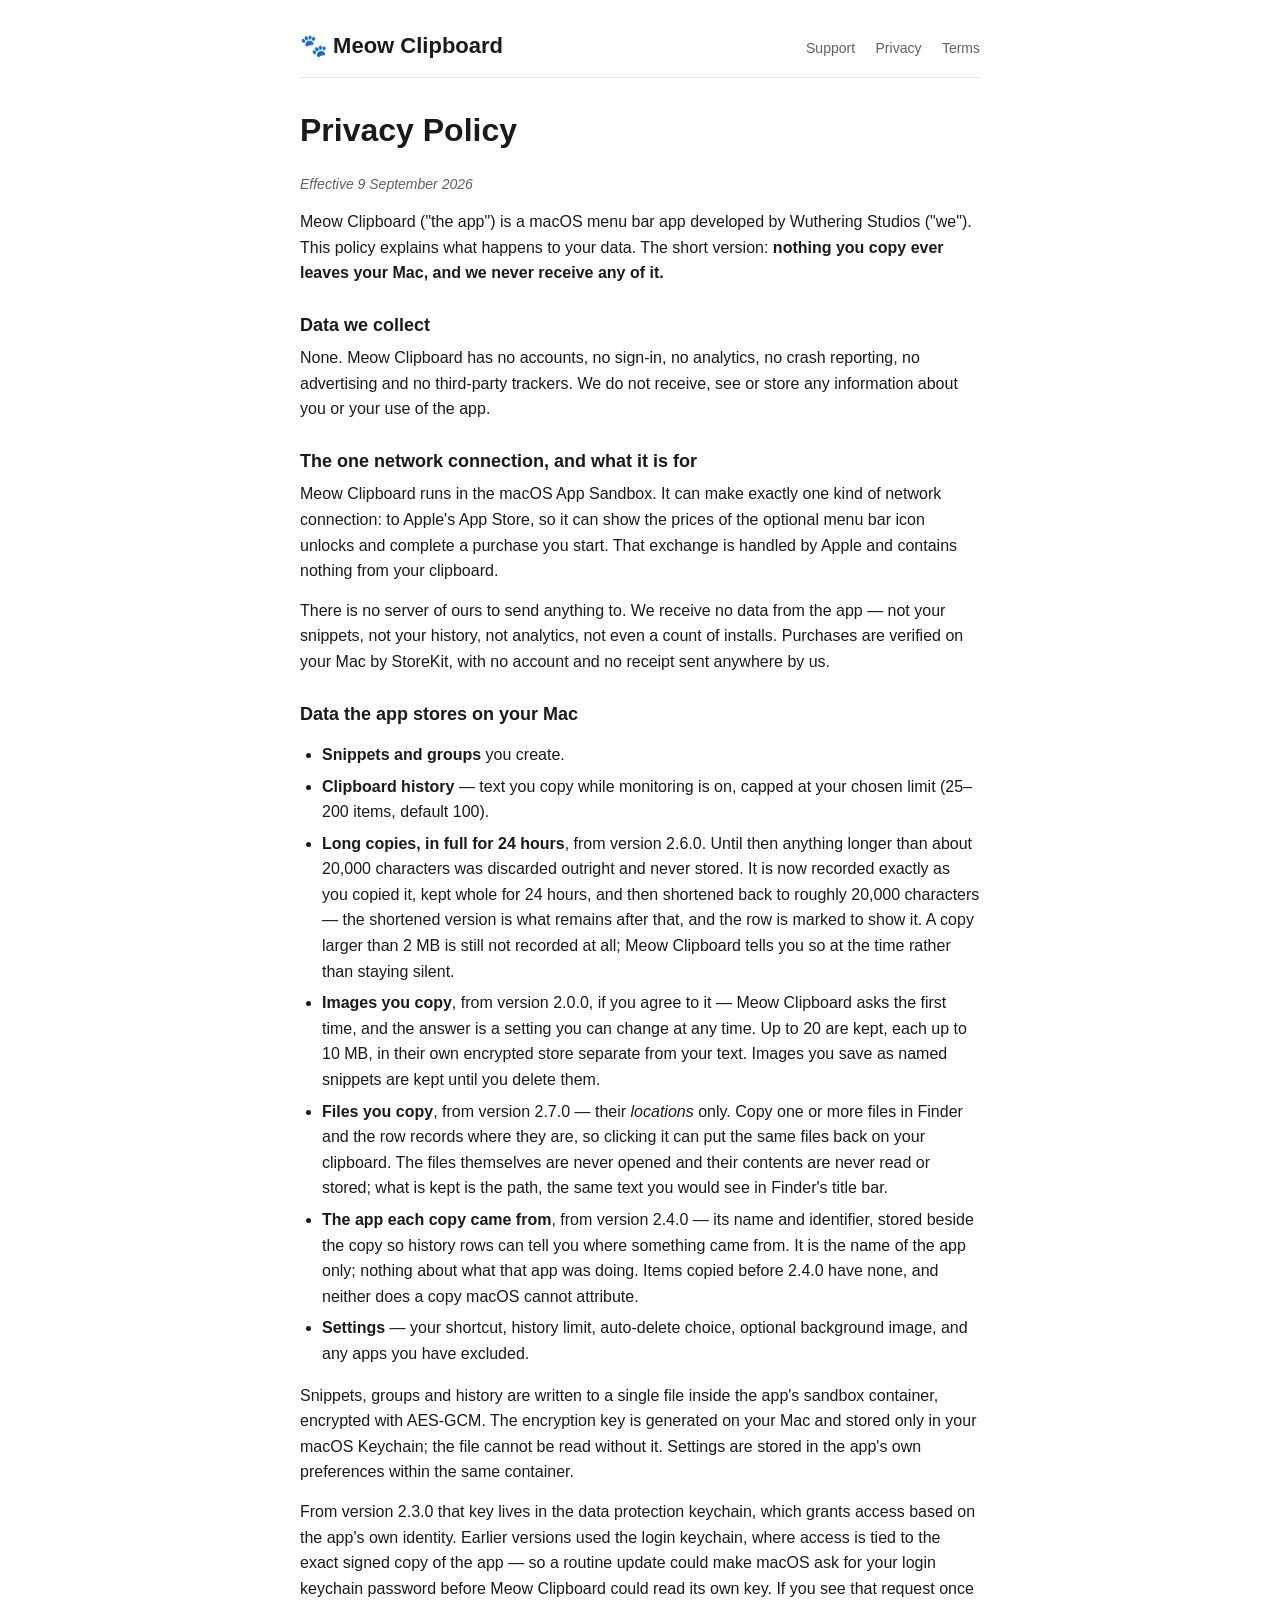
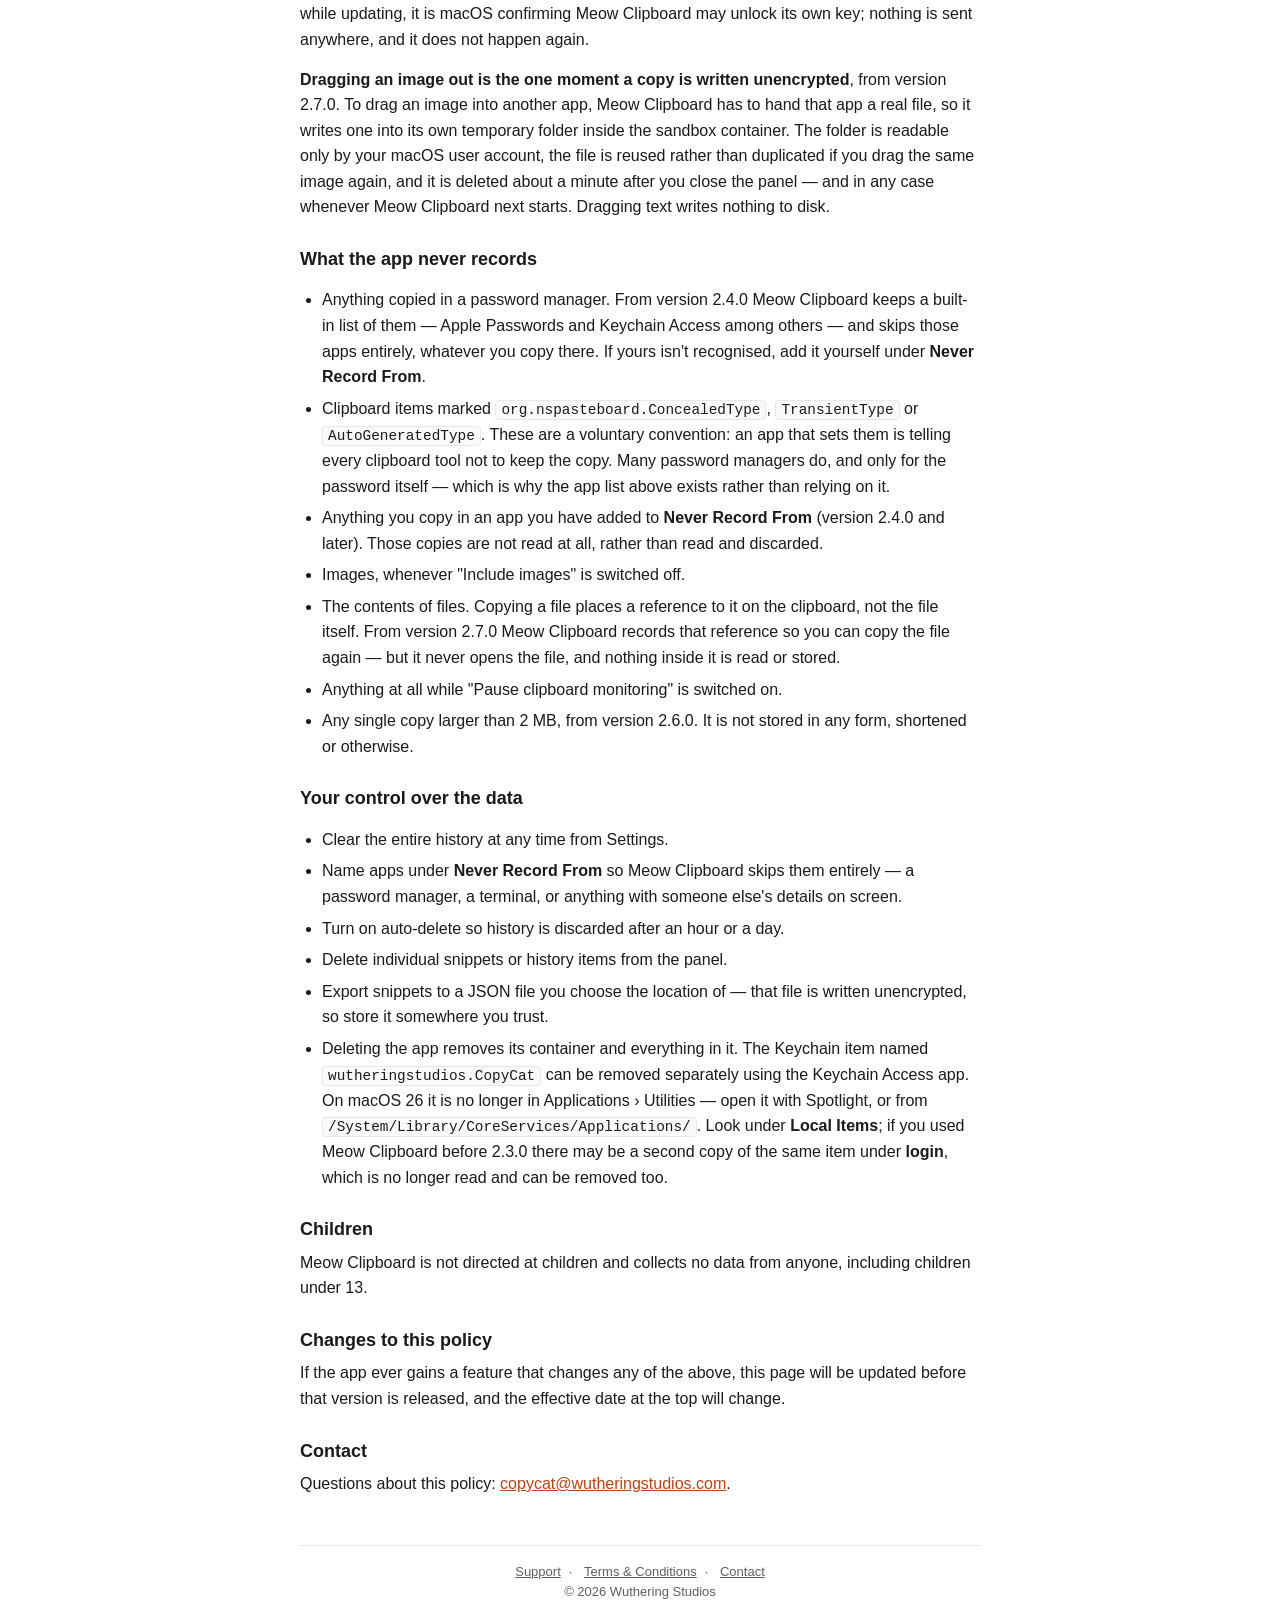
==== commit 07698543: "Revised at 20260909" ====
--- a/docs/privacy.html
+++ b/docs/privacy.html
@@ -3,14 +3,14 @@
 <head>
   <meta charset="utf-8">
   <meta name="viewport" content="width=device-width, initial-scale=1">
-  <title>Privacy Policy — CopyCat</title>
-  <meta name="description" content="Privacy policy for CopyCat, a menu bar clipboard app for macOS that collects no data.">
+  <title>Privacy Policy — Meow Clipboard</title>
+  <meta name="description" content="Privacy policy for Meow Clipboard, a menu bar clipboard app for macOS that collects no data.">
   <link rel="stylesheet" href="style.css">
 </head>
 <body>
   <div class="wrap">
     <header>
-      <h1>🐾 CopyCat</h1>
+      <h1>🐾 Meow Clipboard</h1>
       <nav>
         <a href="index.html">Support</a>
         <a href="privacy.html">Privacy</a>
@@ -20,50 +20,54 @@
 
     <main>
       <h1>Privacy Policy</h1>
-      <p class="effective">Effective 4 September 2026</p>
+      <p class="effective">Effective 9 September 2026</p>
 
-      <p>CopyCat ("the app") is a macOS menu bar app developed by Wuthering Studios ("we"). This policy explains what happens to your data. The short version: <strong>nothing you copy ever leaves your Mac, and we never receive any of it.</strong></p>
+      <p>Meow Clipboard ("the app") is a macOS menu bar app developed by Wuthering Studios ("we"). This policy explains what happens to your data. The short version: <strong>nothing you copy ever leaves your Mac, and we never receive any of it.</strong></p>
 
       <h2>Data we collect</h2>
-      <p>None. CopyCat has no accounts, no sign-in, no analytics, no crash reporting, no advertising and no third-party trackers. We do not receive, see or store any information about you or your use of the app.</p>
+      <p>None. Meow Clipboard has no accounts, no sign-in, no analytics, no crash reporting, no advertising and no third-party trackers. We do not receive, see or store any information about you or your use of the app.</p>
 
       <h2>The one network connection, and what it is for</h2>
-      <p>CopyCat runs in the macOS App Sandbox. It can make exactly one kind of network connection: to Apple's App Store, so it can show the prices of the optional menu bar icon unlocks and complete a purchase you start. That exchange is handled by Apple and contains nothing from your clipboard.</p>
+      <p>Meow Clipboard runs in the macOS App Sandbox. It can make exactly one kind of network connection: to Apple's App Store, so it can show the prices of the optional menu bar icon unlocks and complete a purchase you start. That exchange is handled by Apple and contains nothing from your clipboard.</p>
       <p>There is no server of ours to send anything to. We receive no data from the app — not your snippets, not your history, not analytics, not even a count of installs. Purchases are verified on your Mac by StoreKit, with no account and no receipt sent anywhere by us.</p>
 
       <h2>Data the app stores on your Mac</h2>
       <ul>
         <li><strong>Snippets and groups</strong> you create.</li>
         <li><strong>Clipboard history</strong> — text you copy while monitoring is on, capped at your chosen limit (25–200 items, default 100).</li>
-        <li><strong>Images you copy</strong>, from version 2.0.0, if you agree to it — CopyCat asks the first time, and the answer is a setting you can change at any time. Up to 20 are kept, each up to 10 MB, in their own encrypted store separate from your text. Images you save as named snippets are kept until you delete them.</li>
+        <li><strong>Long copies, in full for 24 hours</strong>, from version 2.6.0. Until then anything longer than about 20,000 characters was discarded outright and never stored. It is now recorded exactly as you copied it, kept whole for 24 hours, and then shortened back to roughly 20,000 characters — the shortened version is what remains after that, and the row is marked to show it. A copy larger than 2 MB is still not recorded at all; Meow Clipboard tells you so at the time rather than staying silent.</li>
+        <li><strong>Images you copy</strong>, from version 2.0.0, if you agree to it — Meow Clipboard asks the first time, and the answer is a setting you can change at any time. Up to 20 are kept, each up to 10 MB, in their own encrypted store separate from your text. Images you save as named snippets are kept until you delete them.</li>
+        <li><strong>Files you copy</strong>, from version 2.7.0 — their <em>locations</em> only. Copy one or more files in Finder and the row records where they are, so clicking it can put the same files back on your clipboard. The files themselves are never opened and their contents are never read or stored; what is kept is the path, the same text you would see in Finder's title bar.</li>
         <li><strong>The app each copy came from</strong>, from version 2.4.0 — its name and identifier, stored beside the copy so history rows can tell you where something came from. It is the name of the app only; nothing about what that app was doing. Items copied before 2.4.0 have none, and neither does a copy macOS cannot attribute.</li>
         <li><strong>Settings</strong> — your shortcut, history limit, auto-delete choice, optional background image, and any apps you have excluded.</li>
       </ul>
       <p>Snippets, groups and history are written to a single file inside the app's sandbox container, encrypted with AES-GCM. The encryption key is generated on your Mac and stored only in your macOS Keychain; the file cannot be read without it. Settings are stored in the app's own preferences within the same container.</p>
-      <p>From version 2.3.0 that key lives in the data protection keychain, which grants access based on the app's own identity. Earlier versions used the login keychain, where access is tied to the exact signed copy of the app — so a routine update could make macOS ask for your login keychain password before CopyCat could read its own key. If you see that request once while updating, it is macOS confirming CopyCat may unlock its own key; nothing is sent anywhere, and it does not happen again.</p>
+      <p>From version 2.3.0 that key lives in the data protection keychain, which grants access based on the app's own identity. Earlier versions used the login keychain, where access is tied to the exact signed copy of the app — so a routine update could make macOS ask for your login keychain password before Meow Clipboard could read its own key. If you see that request once while updating, it is macOS confirming Meow Clipboard may unlock its own key; nothing is sent anywhere, and it does not happen again.</p>
+      <p><strong>Dragging an image out is the one moment a copy is written unencrypted</strong>, from version 2.7.0. To drag an image into another app, Meow Clipboard has to hand that app a real file, so it writes one into its own temporary folder inside the sandbox container. The folder is readable only by your macOS user account, the file is reused rather than duplicated if you drag the same image again, and it is deleted about a minute after you close the panel — and in any case whenever Meow Clipboard next starts. Dragging text writes nothing to disk.</p>
 
       <h2>What the app never records</h2>
       <ul>
-        <li>Anything copied in a password manager. From version 2.4.0 CopyCat keeps a built-in list of them — Apple Passwords and Keychain Access among others — and skips those apps entirely, whatever you copy there. If yours isn't recognised, add it yourself under <strong>Never Record From</strong>.</li>
+        <li>Anything copied in a password manager. From version 2.4.0 Meow Clipboard keeps a built-in list of them — Apple Passwords and Keychain Access among others — and skips those apps entirely, whatever you copy there. If yours isn't recognised, add it yourself under <strong>Never Record From</strong>.</li>
         <li>Clipboard items marked <code>org.nspasteboard.ConcealedType</code>, <code>TransientType</code> or <code>AutoGeneratedType</code>. These are a voluntary convention: an app that sets them is telling every clipboard tool not to keep the copy. Many password managers do, and only for the password itself — which is why the app list above exists rather than relying on it.</li>
         <li>Anything you copy in an app you have added to <strong>Never Record From</strong> (version 2.4.0 and later). Those copies are not read at all, rather than read and discarded.</li>
         <li>Images, whenever "Include images" is switched off.</li>
-        <li>The contents of files. Copying a file in Finder places a reference to it on the clipboard, not the file itself, and CopyCat never opens it.</li>
+        <li>The contents of files. Copying a file places a reference to it on the clipboard, not the file itself. From version 2.7.0 Meow Clipboard records that reference so you can copy the file again — but it never opens the file, and nothing inside it is read or stored.</li>
         <li>Anything at all while "Pause clipboard monitoring" is switched on.</li>
+        <li>Any single copy larger than 2 MB, from version 2.6.0. It is not stored in any form, shortened or otherwise.</li>
       </ul>
 
       <h2>Your control over the data</h2>
       <ul>
         <li>Clear the entire history at any time from Settings.</li>
-        <li>Name apps under <strong>Never Record From</strong> so CopyCat skips them entirely — a password manager, a terminal, or anything with someone else's details on screen.</li>
+        <li>Name apps under <strong>Never Record From</strong> so Meow Clipboard skips them entirely — a password manager, a terminal, or anything with someone else's details on screen.</li>
         <li>Turn on auto-delete so history is discarded after an hour or a day.</li>
         <li>Delete individual snippets or history items from the panel.</li>
         <li>Export snippets to a JSON file you choose the location of — that file is written unencrypted, so store it somewhere you trust.</li>
-        <li>Deleting the app removes its container and everything in it. The Keychain item named <code>wutheringstudios.CopyCat</code> can be removed separately using the Keychain Access app. On macOS 26 it is no longer in Applications &rsaquo; Utilities — open it with Spotlight, or from <code>/System/Library/CoreServices/Applications/</code>. Look under <strong>Local Items</strong>; if you used CopyCat before 2.3.0 there may be a second copy of the same item under <strong>login</strong>, which is no longer read and can be removed too.</li>
+        <li>Deleting the app removes its container and everything in it. The Keychain item named <code>wutheringstudios.CopyCat</code> can be removed separately using the Keychain Access app. On macOS 26 it is no longer in Applications &rsaquo; Utilities — open it with Spotlight, or from <code>/System/Library/CoreServices/Applications/</code>. Look under <strong>Local Items</strong>; if you used Meow Clipboard before 2.3.0 there may be a second copy of the same item under <strong>login</strong>, which is no longer read and can be removed too.</li>
       </ul>
 
       <h2>Children</h2>
-      <p>CopyCat is not directed at children and collects no data from anyone, including children under 13.</p>
+      <p>Meow Clipboard is not directed at children and collects no data from anyone, including children under 13.</p>
 
       <h2>Changes to this policy</h2>
       <p>If the app ever gains a feature that changes any of the above, this page will be updated before that version is released, and the effective date at the top will change.</p>
--- a/docs/style.css
+++ b/docs/style.css
@@ -194,3 +194,12 @@
   font-size: 14px;
   font-style: italic;
 }
+
+/* The header is a two-child flex row (name, nav). The rename note has to ride
+   with the name rather than becoming a third child, or it lands between them. */
+.brand { display: flex; flex-direction: column; gap: 2px; }
+.former-name {
+  color: var(--muted);
+  font-size: 13px;
+  margin: 0;
+}
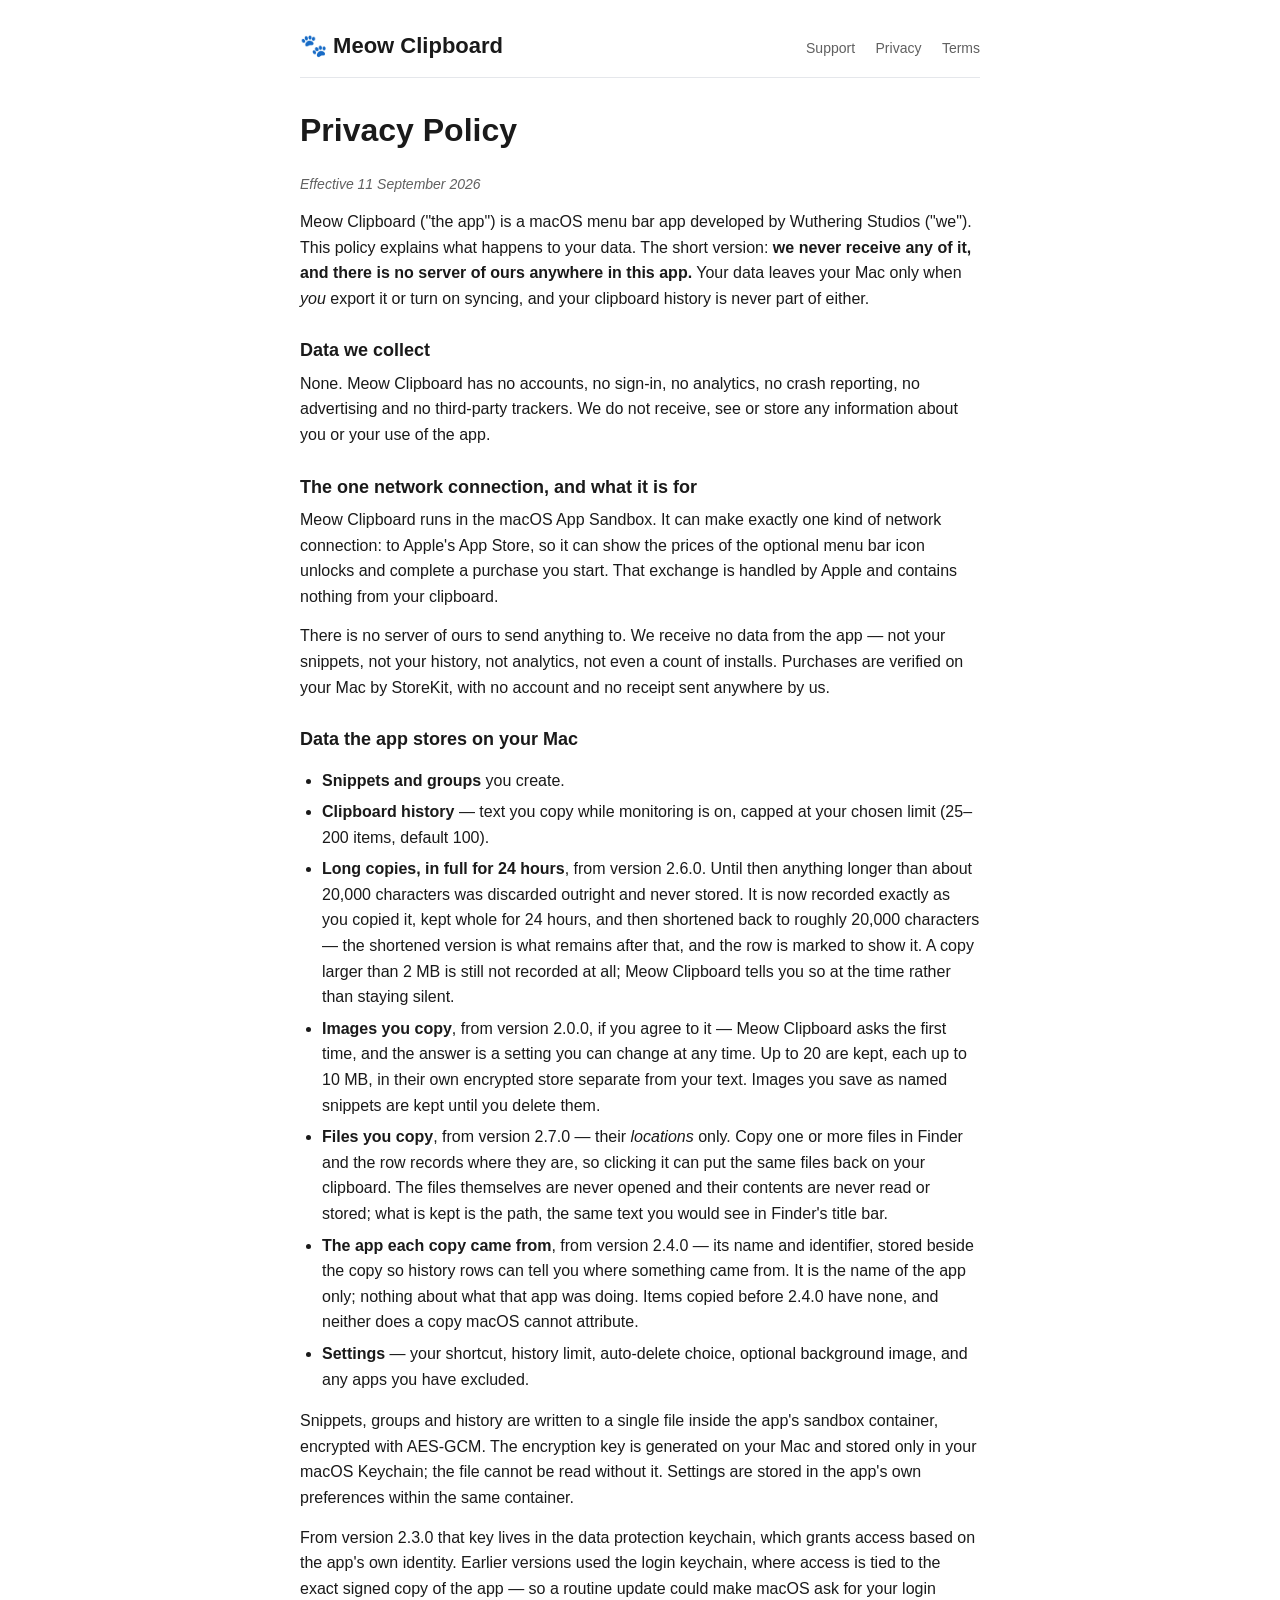
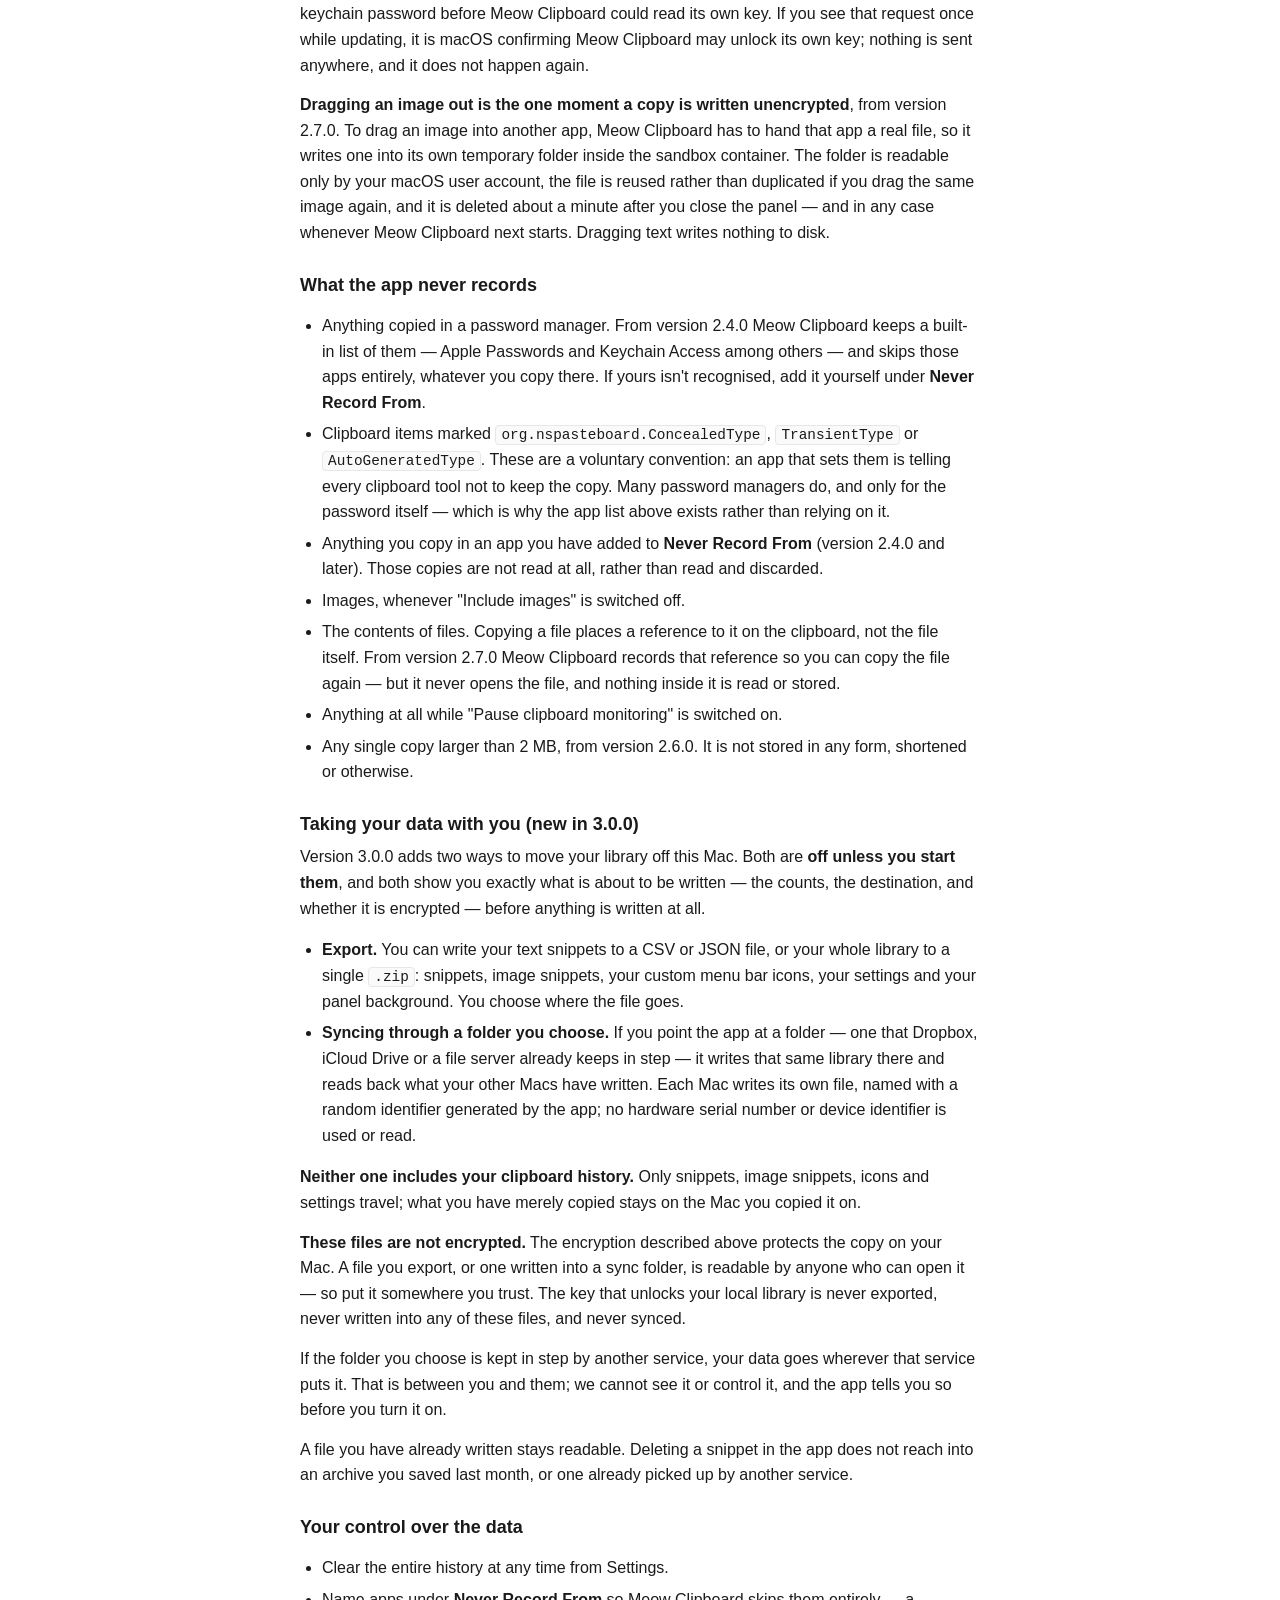
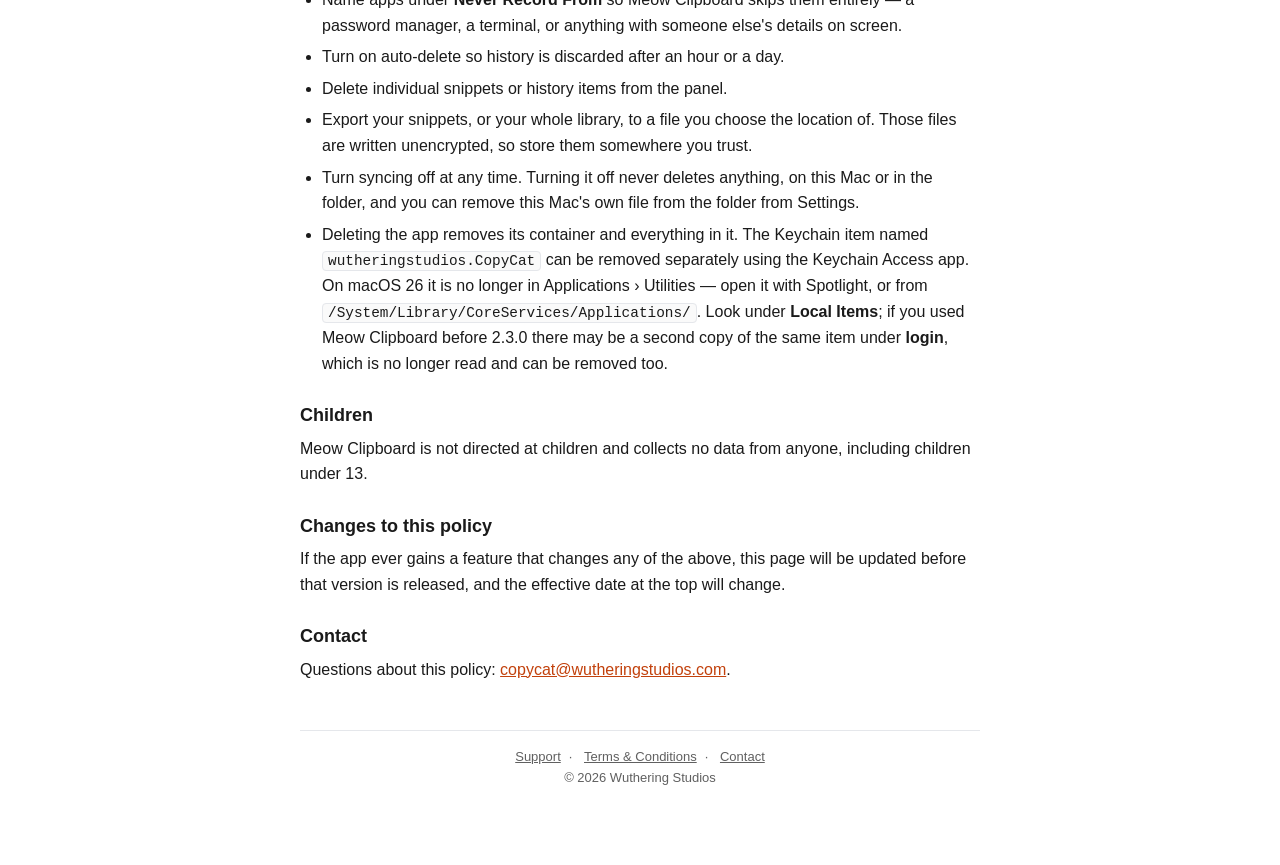
==== commit bc6d1db5: "Add files via upload Revised at 20260912" ====
--- a/docs/privacy.html
+++ b/docs/privacy.html
@@ -20,9 +20,9 @@
 
     <main>
       <h1>Privacy Policy</h1>
-      <p class="effective">Effective 9 September 2026</p>
+      <p class="effective">Effective 11 September 2026</p>
 
-      <p>Meow Clipboard ("the app") is a macOS menu bar app developed by Wuthering Studios ("we"). This policy explains what happens to your data. The short version: <strong>nothing you copy ever leaves your Mac, and we never receive any of it.</strong></p>
+      <p>Meow Clipboard ("the app") is a macOS menu bar app developed by Wuthering Studios ("we"). This policy explains what happens to your data. The short version: <strong>we never receive any of it, and there is no server of ours anywhere in this app.</strong> Your data leaves your Mac only when <em>you</em> export it or turn on syncing, and your clipboard history is never part of either.</p>
 
       <h2>Data we collect</h2>
       <p>None. Meow Clipboard has no accounts, no sign-in, no analytics, no crash reporting, no advertising and no third-party trackers. We do not receive, see or store any information about you or your use of the app.</p>
@@ -56,13 +56,25 @@
         <li>Any single copy larger than 2 MB, from version 2.6.0. It is not stored in any form, shortened or otherwise.</li>
       </ul>
 
+      <h2>Taking your data with you (new in 3.0.0)</h2>
+      <p>Version 3.0.0 adds two ways to move your library off this Mac. Both are <strong>off unless you start them</strong>, and both show you exactly what is about to be written — the counts, the destination, and whether it is encrypted — before anything is written at all.</p>
+      <ul>
+        <li><strong>Export.</strong> You can write your text snippets to a CSV or JSON file, or your whole library to a single <code>.zip</code>: snippets, image snippets, your custom menu bar icons, your settings and your panel background. You choose where the file goes.</li>
+        <li><strong>Syncing through a folder you choose.</strong> If you point the app at a folder — one that Dropbox, iCloud Drive or a file server already keeps in step — it writes that same library there and reads back what your other Macs have written. Each Mac writes its own file, named with a random identifier generated by the app; no hardware serial number or device identifier is used or read.</li>
+      </ul>
+      <p><strong>Neither one includes your clipboard history.</strong> Only snippets, image snippets, icons and settings travel; what you have merely copied stays on the Mac you copied it on.</p>
+      <p><strong>These files are not encrypted.</strong> The encryption described above protects the copy on your Mac. A file you export, or one written into a sync folder, is readable by anyone who can open it — so put it somewhere you trust. The key that unlocks your local library is never exported, never written into any of these files, and never synced.</p>
+      <p>If the folder you choose is kept in step by another service, your data goes wherever that service puts it. That is between you and them; we cannot see it or control it, and the app tells you so before you turn it on.</p>
+      <p>A file you have already written stays readable. Deleting a snippet in the app does not reach into an archive you saved last month, or one already picked up by another service.</p>
+
       <h2>Your control over the data</h2>
       <ul>
         <li>Clear the entire history at any time from Settings.</li>
         <li>Name apps under <strong>Never Record From</strong> so Meow Clipboard skips them entirely — a password manager, a terminal, or anything with someone else's details on screen.</li>
         <li>Turn on auto-delete so history is discarded after an hour or a day.</li>
         <li>Delete individual snippets or history items from the panel.</li>
-        <li>Export snippets to a JSON file you choose the location of — that file is written unencrypted, so store it somewhere you trust.</li>
+        <li>Export your snippets, or your whole library, to a file you choose the location of. Those files are written unencrypted, so store them somewhere you trust.</li>
+        <li>Turn syncing off at any time. Turning it off never deletes anything, on this Mac or in the folder, and you can remove this Mac's own file from the folder from Settings.</li>
         <li>Deleting the app removes its container and everything in it. The Keychain item named <code>wutheringstudios.CopyCat</code> can be removed separately using the Keychain Access app. On macOS 26 it is no longer in Applications &rsaquo; Utilities — open it with Spotlight, or from <code>/System/Library/CoreServices/Applications/</code>. Look under <strong>Local Items</strong>; if you used Meow Clipboard before 2.3.0 there may be a second copy of the same item under <strong>login</strong>, which is no longer read and can be removed too.</li>
       </ul>
 
